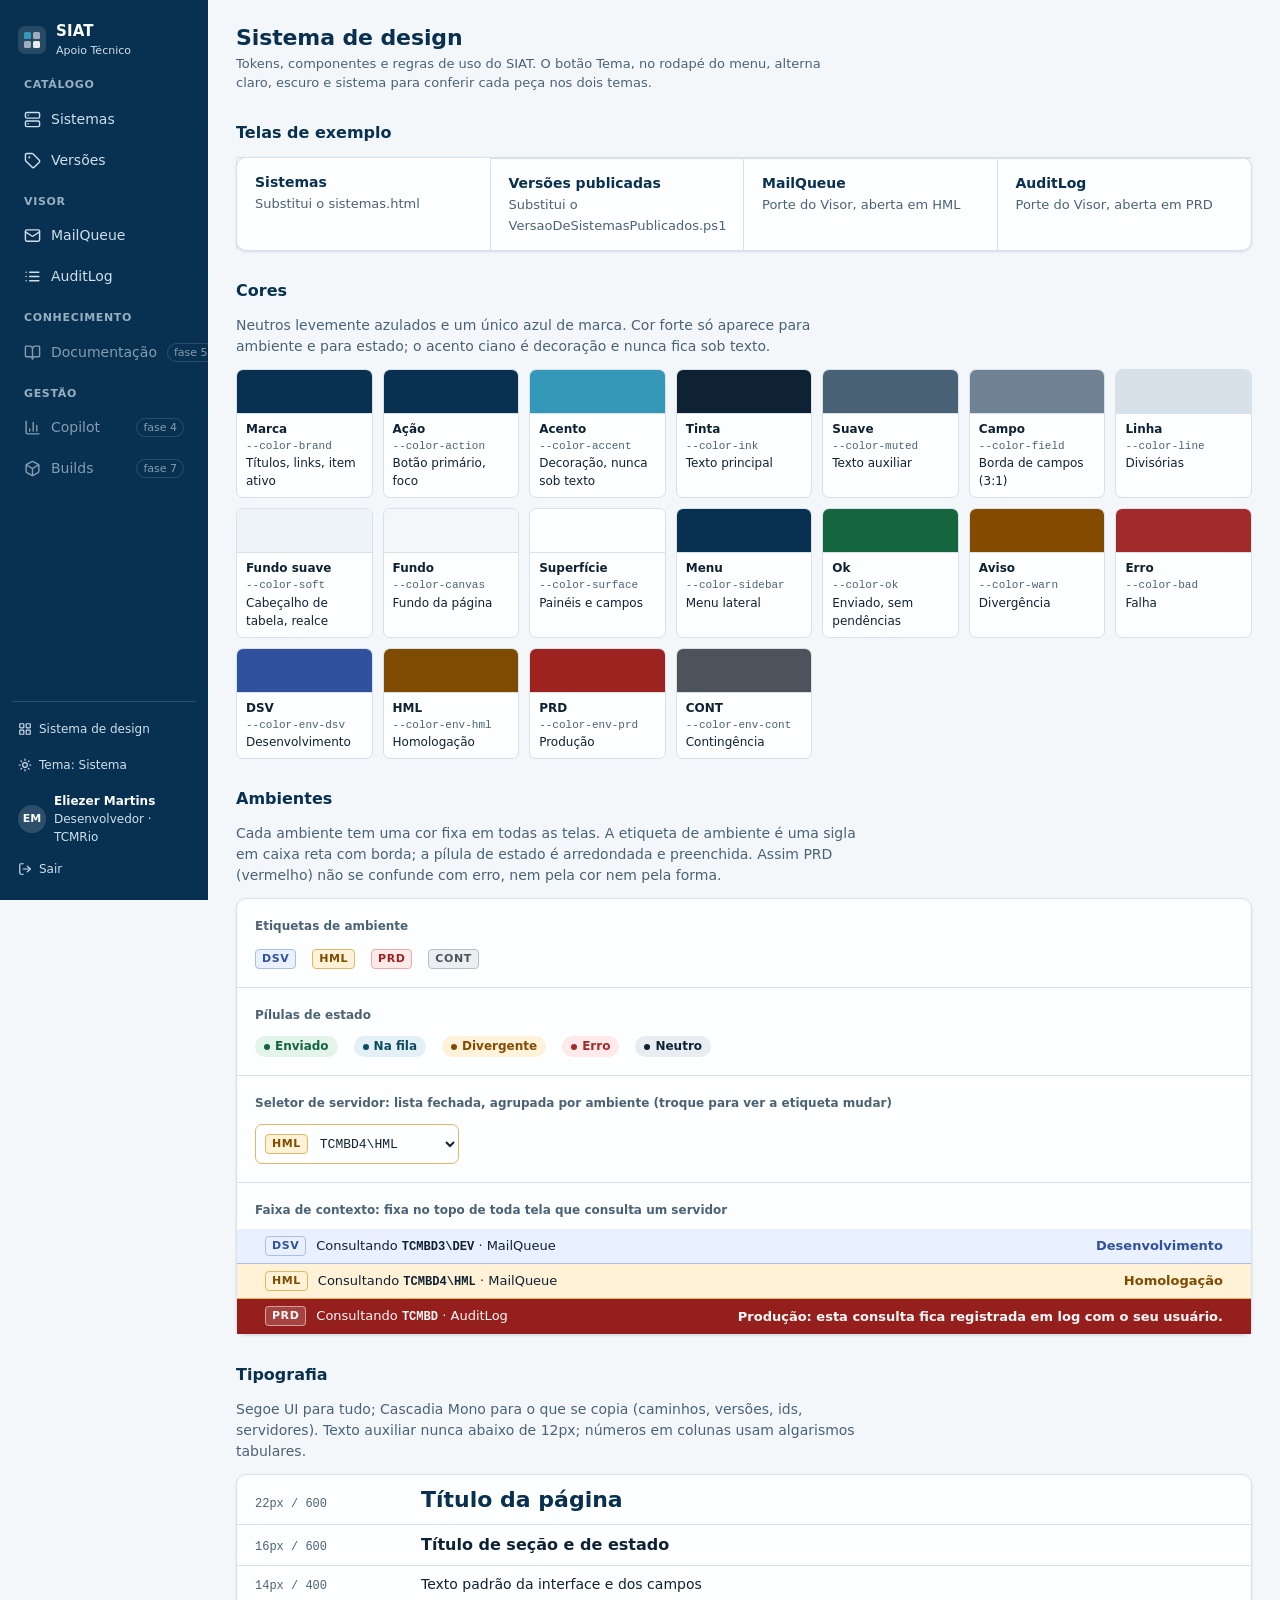
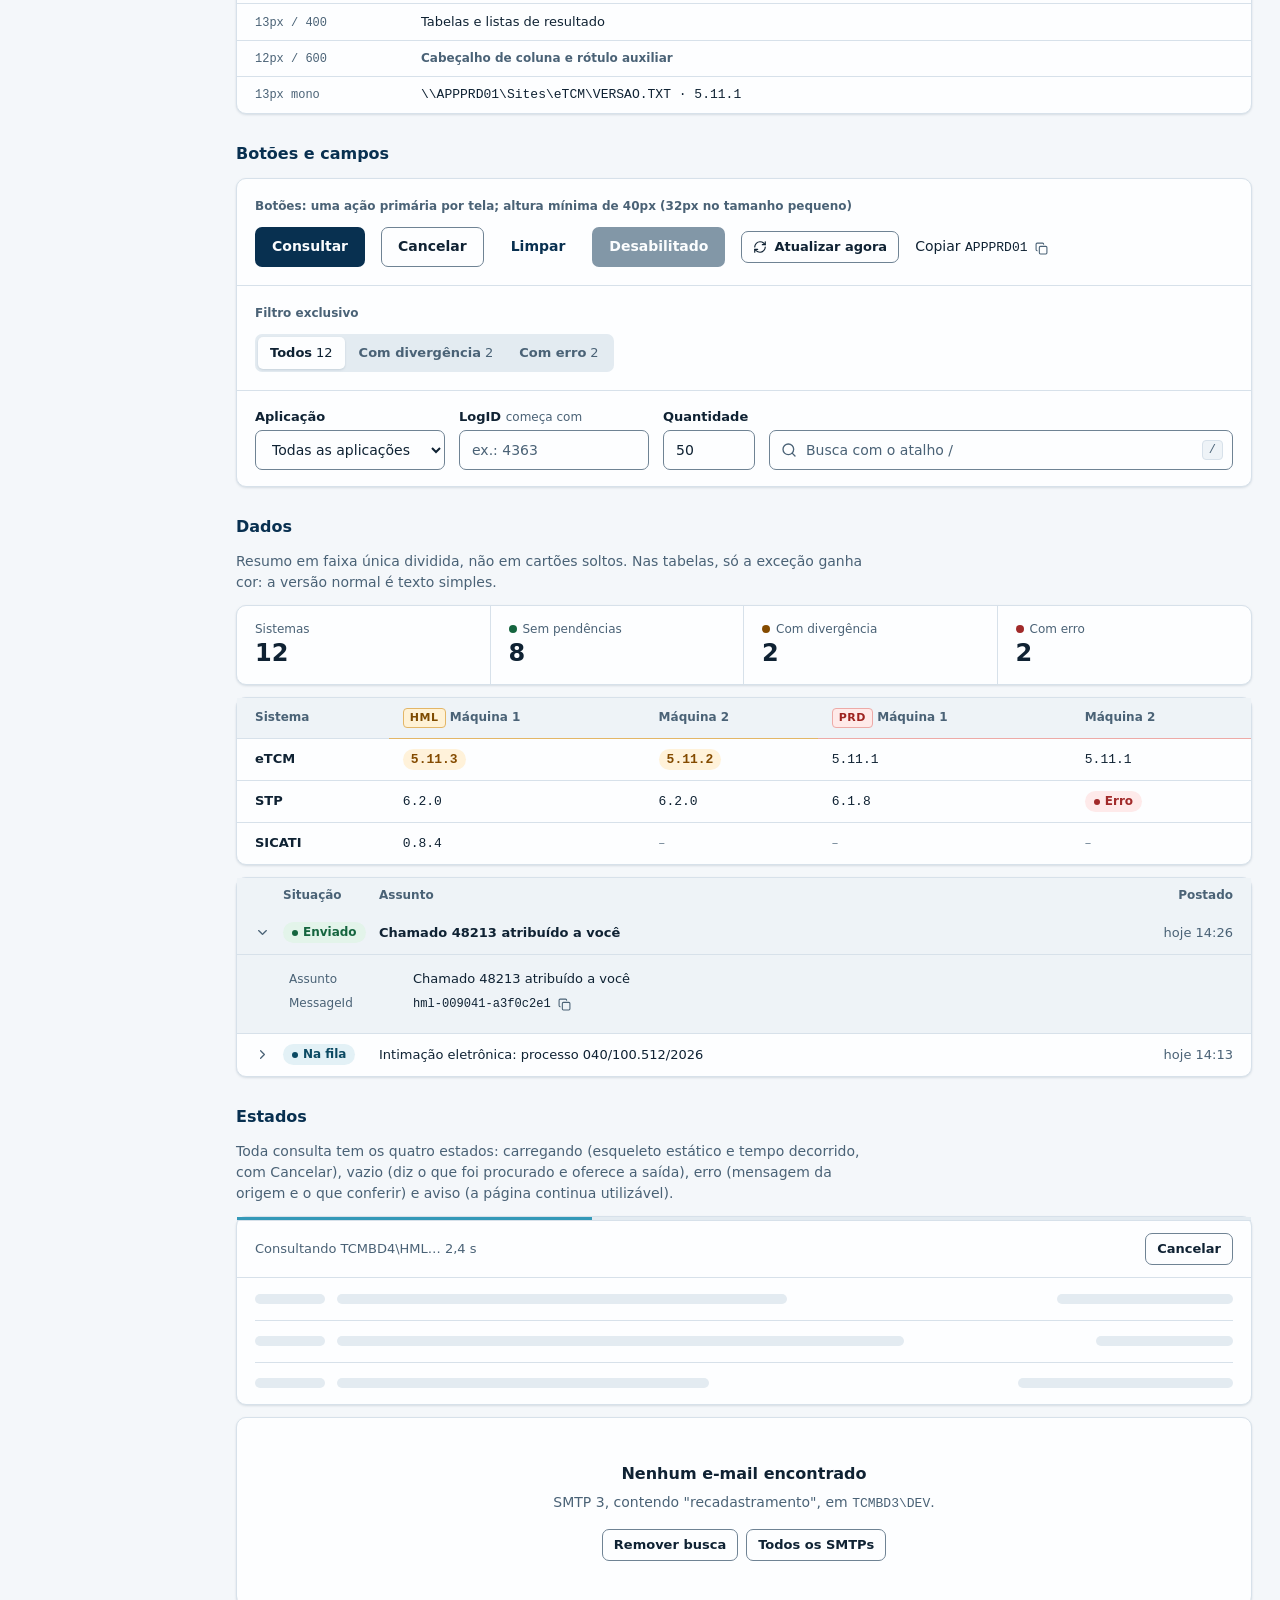
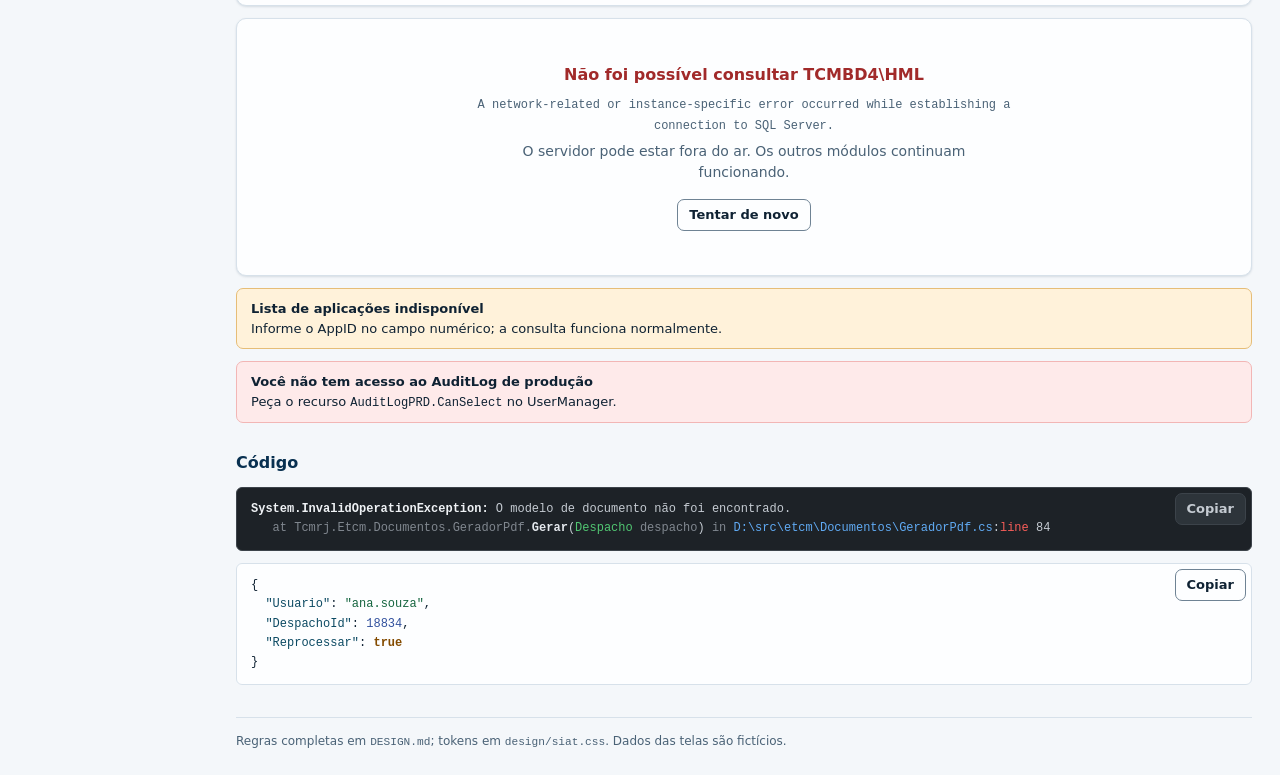
==== design/index.html @ 75c4adf3 "docs: adiciona o sistema de design e as telas de exemplo do SIAT Define a direção visual (continuida" ====
<!doctype html>
<html lang="pt-BR">
<head>
<meta charset="utf-8">
<meta name="viewport" content="width=device-width, initial-scale=1">
<title>Sistema de design · SIAT</title>
<script>(function(){var t='system';try{t=localStorage.getItem('siat-tema')||t}catch(e){}document.documentElement.dataset.theme=t==='dark'||(t==='system'&&matchMedia('(prefers-color-scheme: dark)').matches)?'dark':'light'})()</script>
<link rel="stylesheet" href="siat.css">
<style>
  .lista { --colunas: 16px 84px minmax(0, 1fr) 104px; --colunas-estreito: 16px 84px minmax(0, 1fr) 92px; }
  .ds-contexto .contexto { position: static; margin: 0; }
  .ds-contexto .contexto + .contexto { border-top: 0; }
</style>
</head>
<body data-pagina="design">
<a class="pular" href="#conteudo">Ir para o conteúdo</a>
<div class="app">
  <main class="conteudo" id="conteudo" tabindex="-1">
    <header class="cabecalho">
      <div>
        <h1>Sistema de design</h1>
        <p class="sub">Tokens, componentes e regras de uso do SIAT. O botão Tema, no rodapé do menu, alterna claro, escuro e sistema para conferir cada peça nos dois temas.</p>
      </div>
    </header>

    <section class="ds-secao" aria-labelledby="t-telas">
      <h2 id="t-telas">Telas de exemplo</h2>
      <div class="painel telas">
        <a href="sistemas.html"><strong>Sistemas</strong><span>Substitui o sistemas.html</span></a>
        <a href="versoes.html"><strong>Versões publicadas</strong><span>Substitui o VersaoDeSistemasPublicados.ps1</span></a>
        <a href="mailqueue.html"><strong>MailQueue</strong><span>Porte do Visor, aberta em HML</span></a>
        <a href="auditlog.html"><strong>AuditLog</strong><span>Porte do Visor, aberta em PRD</span></a>
      </div>
    </section>

    <section class="ds-secao" aria-labelledby="t-cores">
      <h2 id="t-cores">Cores</h2>
      <p>Neutros levemente azulados e um único azul de marca. Cor forte só aparece para ambiente e para estado; o acento ciano é decoração e nunca fica sob texto.</p>
      <div class="amostras" id="cores"></div>
    </section>

    <section class="ds-secao" aria-labelledby="t-amb">
      <h2 id="t-amb">Ambientes</h2>
      <p>Cada ambiente tem uma cor fixa em todas as telas. A etiqueta de ambiente é uma sigla em caixa reta com borda; a pílula de estado é arredondada e preenchida. Assim PRD (vermelho) não se confunde com erro, nem pela cor nem pela forma.</p>
      <div class="painel">
        <div class="ds-bloco">
          <span class="ds-rotulo">Etiquetas de ambiente</span>
          <span data-amb="dsv"><span class="amb">DSV</span></span>
          <span data-amb="hml"><span class="amb">HML</span></span>
          <span data-amb="prd"><span class="amb">PRD</span></span>
          <span data-amb="cont"><span class="amb">CONT</span></span>
        </div>
        <div class="ds-bloco">
          <span class="ds-rotulo">Pílulas de estado</span>
          <span class="pilula ok">Enviado</span>
          <span class="pilula info">Na fila</span>
          <span class="pilula alerta">Divergente</span>
          <span class="pilula erro">Erro</span>
          <span class="pilula">Neutro</span>
        </div>
        <div class="ds-bloco">
          <span class="ds-rotulo">Seletor de servidor: lista fechada, agrupada por ambiente (troque para ver a etiqueta mudar)</span>
          <div id="seletorDemo"></div>
        </div>
        <div class="ds-contexto">
          <div class="ds-bloco" style="padding-bottom:10px"><span class="ds-rotulo">Faixa de contexto: fixa no topo de toda tela que consulta um servidor</span></div>
          <div class="contexto" id="ctxDsv"></div>
          <div class="contexto" id="ctxHml"></div>
          <div class="contexto" id="ctxPrd"></div>
        </div>
      </div>
    </section>

    <section class="ds-secao" aria-labelledby="t-tipo">
      <h2 id="t-tipo">Tipografia</h2>
      <p>Segoe UI para tudo; Cascadia Mono para o que se copia (caminhos, versões, ids, servidores). Texto auxiliar nunca abaixo de 12px; números em colunas usam algarismos tabulares.</p>
      <div class="painel escala">
        <div><code>22px / 600</code><span style="font-size:22px;font-weight:600;color:var(--color-brand)">Título da página</span></div>
        <div><code>16px / 600</code><span style="font-size:16px;font-weight:600">Título de seção e de estado</span></div>
        <div><code>14px / 400</code><span>Texto padrão da interface e dos campos</span></div>
        <div><code>13px / 400</code><span style="font-size:13px">Tabelas e listas de resultado</span></div>
        <div><code>12px / 600</code><span style="font-size:12px;font-weight:600;color:var(--color-muted)">Cabeçalho de coluna e rótulo auxiliar</span></div>
        <div><code>13px mono</code><span class="mono">\\APPPRD01\Sites\eTCM\VERSAO.TXT · 5.11.1</span></div>
      </div>
    </section>

    <section class="ds-secao" aria-labelledby="t-acoes">
      <h2 id="t-acoes">Botões e campos</h2>
      <div class="painel">
        <div class="ds-bloco">
          <span class="ds-rotulo">Botões: uma ação primária por tela; altura mínima de 40px (32px no tamanho pequeno)</span>
          <button type="button" class="botao">Consultar</button>
          <button type="button" class="botao secundario">Cancelar</button>
          <button type="button" class="botao discreto">Limpar</button>
          <button type="button" class="botao" disabled>Desabilitado</button>
          <button type="button" class="botao secundario pequeno" id="demoAtualizar"></button>
          <span>Copiar <span class="mono">APPPRD01</span> <span id="demoCopiar"></span></span>
        </div>
        <div class="ds-bloco">
          <span class="ds-rotulo">Filtro exclusivo</span>
          <div class="segmentado" role="group" aria-label="Exemplo de filtro" id="demoSeg">
            <button type="button" aria-pressed="true">Todos<span class="num">12</span></button>
            <button type="button" aria-pressed="false">Com divergência<span class="num">2</span></button>
            <button type="button" aria-pressed="false">Com erro<span class="num">2</span></button>
          </div>
        </div>
        <div class="filtros">
          <label class="campo">Aplicação
            <select><option>Todas as aplicações</option><option>eTCM (12)</option></select>
          </label>
          <label class="campo"><span>LogID <span class="dica">começa com</span></span>
            <input placeholder="ex.: 4363">
          </label>
          <label class="campo curto">Quantidade
            <input type="number" value="50" min="1" max="1000">
          </label>
          <label class="busca">
            <span class="so-leitor">Busca de exemplo</span>
            <span id="demoIconeBusca"></span>
            <input class="entrada" type="search" data-busca placeholder="Busca com o atalho /">
            <kbd aria-hidden="true">/</kbd>
          </label>
        </div>
      </div>
    </section>

    <section class="ds-secao" aria-labelledby="t-dados">
      <h2 id="t-dados">Dados</h2>
      <p>Resumo em faixa única dividida, não em cartões soltos. Nas tabelas, só a exceção ganha cor: a versão normal é texto simples.</p>
      <dl class="resumo">
        <div><dt>Sistemas</dt><dd>12</dd></div>
        <div><dt><span class="marcador" style="background:var(--color-ok)"></span>Sem pendências</dt><dd>8</dd></div>
        <div><dt><span class="marcador" style="background:var(--color-warn)"></span>Com divergência</dt><dd>2</dd></div>
        <div><dt><span class="marcador" style="background:var(--color-bad)"></span>Com erro</dt><dd>2</dd></div>
      </dl>
      <div class="painel">
        <div class="tabela-rolagem">
          <table class="tabela">
            <thead><tr><th>Sistema</th><th data-amb="hml"><span class="amb">HML</span> Máquina 1</th><th data-amb="hml">Máquina 2</th><th data-amb="prd"><span class="amb">PRD</span> Máquina 1</th><th data-amb="prd">Máquina 2</th></tr></thead>
            <tbody>
              <tr><td class="nome">eTCM</td><td><span class="versao diverge">5.11.3</span></td><td><span class="versao diverge">5.11.2</span></td><td><span class="versao">5.11.1</span></td><td><span class="versao">5.11.1</span></td></tr>
              <tr><td class="nome">STP</td><td><span class="versao">6.2.0</span></td><td><span class="versao">6.2.0</span></td><td><span class="versao">6.1.8</span></td><td><span class="pilula erro">Erro</span></td></tr>
              <tr><td class="nome">SICATI</td><td><span class="versao">0.8.4</span></td><td><span class="vazio-cel">–</span></td><td><span class="vazio-cel">–</span></td><td><span class="vazio-cel">–</span></td></tr>
            </tbody>
          </table>
        </div>
      </div>
      <div class="painel">
        <div class="lista">
          <div class="lista-cab" aria-hidden="true"><span></span><span>Situação</span><span>Assunto</span><span class="direita">Postado</span></div>
          <div id="listaDemo"></div>
        </div>
      </div>
    </section>

    <section class="ds-secao" aria-labelledby="t-estados">
      <h2 id="t-estados">Estados</h2>
      <p>Toda consulta tem os quatro estados: carregando (esqueleto estático e tempo decorrido, com Cancelar), vazio (diz o que foi procurado e oferece a saída), erro (mensagem da origem e o que conferir) e aviso (a página continua utilizável).</p>
      <div class="painel">
        <div class="progresso"></div>
        <div class="barra"><span class="status">Consultando TCMBD4\HML… 2,4 s</span><button type="button" class="botao secundario pequeno empurra">Cancelar</button></div>
        <div id="esqueletoDemo"></div>
      </div>
      <div class="painel">
        <div class="estado">
          <h2>Nenhum e-mail encontrado</h2>
          <p>SMTP 3, contendo "recadastramento", em <span class="mono">TCMBD3\DEV</span>.</p>
          <div class="acoes"><button type="button" class="botao secundario pequeno">Remover busca</button><button type="button" class="botao secundario pequeno">Todos os SMTPs</button></div>
        </div>
      </div>
      <div class="painel">
        <div class="estado erro">
          <h2>Não foi possível consultar TCMBD4\HML</h2>
          <p><code>A network-related or instance-specific error occurred while establishing a connection to SQL Server.</code></p>
          <p>O servidor pode estar fora do ar. Os outros módulos continuam funcionando.</p>
          <div class="acoes"><button type="button" class="botao secundario pequeno">Tentar de novo</button></div>
        </div>
      </div>
      <div class="aviso"><div><strong>Lista de aplicações indisponível</strong>Informe o AppID no campo numérico; a consulta funciona normalmente.</div></div>
      <div class="aviso erro"><div><strong>Você não tem acesso ao AuditLog de produção</strong>Peça o recurso <span class="mono">AuditLogPRD.CanSelect</span> no UserManager.</div></div>
    </section>

    <section class="ds-secao" aria-labelledby="t-codigo">
      <h2 id="t-codigo">Código</h2>
      <div class="copiavel">
        <button type="button" class="botao secundario pequeno" data-copiar-de="demoStack">Copiar</button>
        <pre class="codigo escuro" id="demoStack" data-original="System.InvalidOperationException: O modelo de documento não foi encontrado."><span class="st-tipo">System.InvalidOperationException:</span> O modelo de documento não foi encontrado.
   <span class="st-at">at</span> <span class="st-ns">Tcmrj.Etcm.Documentos.GeradorPdf.</span><span class="st-metodo">Gerar</span>(<span class="st-tipo-param">Despacho</span> <span class="st-param">despacho</span>) <span class="st-at">in</span> <span class="st-arquivo">D:\src\etcm\Documentos\GeradorPdf.cs</span>:<span class="st-linha-rotulo">line</span> 84</pre>
      </div>
      <div class="copiavel">
        <button type="button" class="botao secundario pequeno" data-copiar-de="demoJson">Copiar</button>
        <pre class="codigo" id="demoJson" data-original='{"Usuario":"ana.souza","DespachoId":18834,"Reprocessar":true}'>{
  <span class="json-chave">"Usuario"</span>: <span class="json-texto">"ana.souza"</span>,
  <span class="json-chave">"DespachoId"</span>: <span class="json-numero">18834</span>,
  <span class="json-chave">"Reprocessar"</span>: <span class="json-literal">true</span>
}</pre>
      </div>
    </section>

    <footer class="rodape">
      <span>Regras completas em <span class="mono">DESIGN.md</span>; tokens em <span class="mono">design/siat.css</span>. Dados das telas são fictícios.</span>
    </footer>
  </main>
</div>

<script src="siat.js"></script>
<script>
  const $ = id => document.getElementById(id);
  const CORES = [
    ['brand', 'Marca', 'Títulos, links, item ativo'], ['action', 'Ação', 'Botão primário, foco'],
    ['accent', 'Acento', 'Decoração, nunca sob texto'], ['ink', 'Tinta', 'Texto principal'],
    ['muted', 'Suave', 'Texto auxiliar'], ['field', 'Campo', 'Borda de campos (3:1)'],
    ['line', 'Linha', 'Divisórias'], ['soft', 'Fundo suave', 'Cabeçalho de tabela, realce'],
    ['canvas', 'Fundo', 'Fundo da página'], ['surface', 'Superfície', 'Painéis e campos'],
    ['sidebar', 'Menu', 'Menu lateral'], ['ok', 'Ok', 'Enviado, sem pendências'],
    ['warn', 'Aviso', 'Divergência'], ['bad', 'Erro', 'Falha'],
    ['env-dsv', 'DSV', 'Desenvolvimento'], ['env-hml', 'HML', 'Homologação'],
    ['env-prd', 'PRD', 'Produção'], ['env-cont', 'CONT', 'Contingência'],
  ];
  $('cores').innerHTML = CORES.map(([token, nome, uso]) =>
    `<div class="amostra"><i style="background:var(--color-${token})"></i><span><strong>${nome}</strong><code>--color-${token}</code>${uso}</span></div>`).join('');

  SIAT.seletorServidor($('seletorDemo'), 'TCMBD4\\HML');
  SIAT.contexto($('ctxDsv'), SIAT.servidor('TCMBD3\\DEV'), 'MailQueue');
  SIAT.contexto($('ctxHml'), SIAT.servidor('TCMBD4\\HML'), 'MailQueue');
  SIAT.contexto($('ctxPrd'), SIAT.servidor('TCMBD'), 'AuditLog');
  $('demoAtualizar').innerHTML = SIAT.icone('atualizar', 14) + 'Atualizar agora';
  $('demoCopiar').outerHTML = SIAT.botaoCopiar('APPPRD01', 'máquina');
  $('demoIconeBusca').outerHTML = SIAT.icone('busca', 16);
  $('esqueletoDemo').innerHTML = SIAT.esqueleto(3);
  $('demoSeg').addEventListener('click', ev => {
    const b = ev.target.closest('button');
    if (b) $('demoSeg').querySelectorAll('button').forEach(x => x.setAttribute('aria-pressed', x === b));
  });

  const demo = SIAT.listaExpansivel({
    raiz: $('listaDemo'),
    id: m => m.id,
    linha: m => ({ busca: m.assunto, celulas: `<span><span class="pilula ${m.ok ? 'ok">Enviado' : 'info">Na fila'}</span></span><span class="cel-texto">${SIAT.esc(m.assunto)}</span><span class="cel-suave direita num">${m.quando}</span>` }),
    detalhe: (m, painel) => { painel.innerHTML = `<dl class="campos"><dt>Assunto</dt><dd>${SIAT.esc(m.assunto)}</dd><dt>MessageId</dt><dd><span class="mono">${m.id}</span> ${SIAT.botaoCopiar(m.id, 'MessageId')}</dd></dl>`; },
  });
  demo.mostrar([
    { id: 'hml-009041-a3f0c2e1', assunto: 'Chamado 48213 atribuído a você', ok: true, quando: 'hoje 14:26' },
    { id: 'hml-009040-a3f1c2e1', assunto: 'Intimação eletrônica: processo 040/100.512/2026', ok: false, quando: 'hoje 14:13' },
  ], 'hml-009041-a3f0c2e1');
</script>
</body>
</html>
---- design/siat.css ----
/* SIAT: sistema de design.
   Tokens herdados do gestao-copilot (mesmos nomes), mais os tokens de ambiente.
   No Blazor, este arquivo vira o tema do Blazor Blueprint. */

:root {
  --font-sans: "Segoe UI", -apple-system, BlinkMacSystemFont, system-ui, sans-serif;
  --font-mono: "Cascadia Mono", ui-monospace, Consolas, monospace;

  --color-brand: oklch(30.1% 0.072 247.8);
  --color-action: oklch(30.1% 0.072 247.8);
  --color-on-action: oklch(99% 0.004 248);
  --color-accent: oklch(63.8% 0.101 222.4);
  --color-accent-soft: oklch(94.9% 0.016 221.1);
  --color-accent-ink: oklch(38.5% 0.072 230.9);
  --color-ink: oklch(24.5% 0.041 247.3);
  --color-muted: oklch(48.5% 0.043 244);
  --color-line: oklch(90.5% 0.016 245.1);
  --color-field: oklch(60% 0.035 244);
  --color-soft: oklch(96.2% 0.008 241.7);
  --color-canvas: oklch(97.5% 0.005 247.9);
  --color-surface: oklch(99.6% 0.002 248);
  --color-sidebar: oklch(30.1% 0.072 247.8);
  --color-sidebar-ink: oklch(89.8% 0.025 238.4);
  --color-sidebar-strong: oklch(99% 0.004 248);
  --color-track: oklch(93.5% 0.012 240);
  --color-warn: oklch(47% 0.11 65);
  --color-warn-soft: oklch(96.5% 0.035 84);
  --color-warn-line: oklch(82% 0.1 80);
  --color-bad: oklch(47.3% 0.156 25.4);
  --color-bad-soft: oklch(95.2% 0.022 17.6);
  --color-bad-line: oklch(83% 0.07 20);
  --color-ok: oklch(45% 0.097 157.6);
  --color-ok-soft: oklch(95.2% 0.022 160.2);
  --color-neutral-soft: oklch(94.4% 0.009 247);

  /* Ambientes: tinta (texto), fundo suave, borda e, para PRD, fundo sólido. */
  --color-env-dsv: oklch(45% 0.13 265);
  --color-env-dsv-soft: oklch(95.5% 0.022 265);
  --color-env-dsv-line: oklch(80% 0.07 265);
  --color-env-hml: oklch(46% 0.105 68);
  --color-env-hml-soft: oklch(96.5% 0.04 86);
  --color-env-hml-line: oklch(80% 0.11 80);
  --color-env-prd: oklch(46% 0.16 27);
  --color-env-prd-soft: oklch(95.5% 0.025 20);
  --color-env-prd-line: oklch(80% 0.08 22);
  --color-env-prd-solid: oklch(44% 0.155 27);
  --color-env-cont: oklch(44% 0.015 250);
  --color-env-cont-soft: oklch(95% 0.005 250);
  --color-env-cont-line: oklch(80% 0.012 250);

  /* Bloco de código escuro (stack trace), igual nos dois temas. */
  --color-code-bg: oklch(25% 0.012 250);
  --color-code-line: oklch(38% 0.015 250);
  --color-code-ink: oklch(84% 0.012 250);

  --radius-card: 10px;
  --radius-control: 7px;
  --shadow-card: 0 1px 2px oklch(30% 0.07 248 / 0.06), 0 1px 3px oklch(30% 0.07 248 / 0.08);

  --menu-largura: 208px;
}

:root[data-theme="dark"] {
  color-scheme: dark;
  --color-brand: oklch(83.1% 0.06 227.3);
  --color-action: oklch(73.7% 0.095 223.5);
  --color-on-action: oklch(23.2% 0.043 237.7);
  --color-accent-soft: oklch(34.2% 0.054 233.3);
  --color-accent-ink: oklch(83.1% 0.06 227.3);
  --color-ink: oklch(94.1% 0.014 238);
  --color-muted: oklch(75.7% 0.032 242.1);
  --color-line: oklch(37.3% 0.051 246.4);
  --color-field: oklch(58% 0.04 244);
  --color-soft: oklch(32% 0.046 247.1);
  --color-canvas: oklch(21.6% 0.032 247.8);
  --color-surface: oklch(26.1% 0.039 245.5);
  --color-sidebar: oklch(19.1% 0.031 247.7);
  --color-sidebar-ink: oklch(75.7% 0.032 242.1);
  --color-track: oklch(34% 0.045 246);
  --color-warn: oklch(84.4% 0.12 83.7);
  --color-warn-soft: oklch(29.7% 0.05 80.3);
  --color-warn-line: oklch(48% 0.08 80);
  --color-bad: oklch(79% 0.105 19.7);
  --color-bad-soft: oklch(27.5% 0.06 22.1);
  --color-bad-line: oklch(46% 0.1 22);
  --color-ok: oklch(79.6% 0.103 159.4);
  --color-ok-soft: oklch(29.3% 0.044 163.9);
  --color-neutral-soft: oklch(32% 0.03 247);

  --color-env-dsv: oklch(82% 0.08 265);
  --color-env-dsv-soft: oklch(30% 0.06 265);
  --color-env-dsv-line: oklch(48% 0.09 265);
  --color-env-hml: oklch(84% 0.12 84);
  --color-env-hml-soft: oklch(30% 0.05 80);
  --color-env-hml-line: oklch(50% 0.09 80);
  --color-env-prd: oklch(80% 0.1 22);
  --color-env-prd-soft: oklch(28% 0.065 24);
  --color-env-prd-line: oklch(48% 0.11 24);
  --color-env-prd-solid: oklch(46% 0.16 27);
  --color-env-cont: oklch(80% 0.012 250);
  --color-env-cont-soft: oklch(31% 0.012 250);
  --color-env-cont-line: oklch(48% 0.015 250);

  --color-code-bg: oklch(18% 0.02 248);
  --shadow-card: 0 1px 2px oklch(0% 0 0 / 0.3);
}

/* Cada ambiente expõe o mesmo trio de variáveis para os componentes. */
[data-amb="dsv"] { --amb: var(--color-env-dsv); --amb-soft: var(--color-env-dsv-soft); --amb-line: var(--color-env-dsv-line); }
[data-amb="hml"] { --amb: var(--color-env-hml); --amb-soft: var(--color-env-hml-soft); --amb-line: var(--color-env-hml-line); }
[data-amb="prd"] { --amb: var(--color-env-prd); --amb-soft: var(--color-env-prd-soft); --amb-line: var(--color-env-prd-line); }
[data-amb="cont"] { --amb: var(--color-env-cont); --amb-soft: var(--color-env-cont-soft); --amb-line: var(--color-env-cont-line); }

/* ---------- Base ---------- */

*, *::before, *::after { box-sizing: border-box; }

html { color-scheme: light; background: var(--color-canvas); }

body {
  margin: 0;
  background: var(--color-canvas);
  color: var(--color-ink);
  font-family: var(--font-sans);
  font-size: 14px;
  line-height: 1.5;
}

h1, h2, h3, p, dl, dd, ul { margin: 0; }
ul { padding: 0; list-style: none; }
button, input, select { font: inherit; color: inherit; }
button:not(:disabled), summary, select { cursor: pointer; }
a { color: var(--color-brand); text-underline-offset: 2px; }
[hidden] { display: none !important; }

:focus-visible { outline: 3px solid var(--color-action); outline-offset: 2px; }

.so-leitor {
  position: absolute; width: 1px; height: 1px; overflow: hidden;
  clip-path: inset(50%); white-space: nowrap;
}

.pular {
  position: fixed; left: 12px; top: -60px; z-index: 50;
  padding: 8px 12px; border-radius: var(--radius-control);
  background: var(--color-surface); color: var(--color-ink);
}
.pular:focus { top: 12px; }

.mono { font-family: var(--font-mono); font-size: 0.93em; }
.suave { color: var(--color-muted); }
.num { font-variant-numeric: tabular-nums; }

/* ---------- Estrutura: menu lateral + conteúdo ---------- */

.app { min-height: 100dvh; display: flex; }

.menu {
  position: sticky; top: 0; height: 100dvh; flex: none;
  width: var(--menu-largura);
  display: flex; flex-direction: column; gap: 18px;
  padding: 20px 12px 16px;
  background: var(--color-sidebar); color: var(--color-sidebar-ink);
  overflow-y: auto;
}
.menu :focus-visible { outline-color: var(--color-sidebar-strong); }

.marca {
  display: flex; align-items: center; gap: 10px; padding: 0 6px;
  color: var(--color-sidebar-strong); font-weight: 700; font-size: 15px;
  text-decoration: none; letter-spacing: 0.01em;
}
.marca small { display: block; font-size: 11px; font-weight: 400; color: var(--color-sidebar-ink); letter-spacing: 0; }

.menu-nav { display: flex; flex-direction: column; gap: 14px; }
.menu-grupo { display: flex; flex-direction: column; gap: 2px; }
.menu-titulo {
  padding: 0 12px 4px; font-size: 11px; font-weight: 600;
  letter-spacing: 0.06em; text-transform: uppercase;
  color: oklch(from var(--color-sidebar-ink) l c h / 0.72);
}
.menu-item {
  display: flex; align-items: center; gap: 10px;
  padding: 9px 12px; border-radius: var(--radius-control);
  color: var(--color-sidebar-ink); font-size: 14px; text-decoration: none; white-space: nowrap;
  transition: background-color 150ms, color 150ms;
}
.menu-item svg { flex: none; }
a.menu-item:hover { background: oklch(100% 0 0 / 0.08); color: var(--color-sidebar-strong); }
.menu-item:focus-visible { outline-offset: -3px; }
.menu-item[aria-current="page"] {
  background: oklch(100% 0 0 / 0.12); color: var(--color-sidebar-strong); font-weight: 600;
  box-shadow: inset 3px 0 0 var(--color-accent);
}
.menu-item[aria-disabled="true"] { opacity: 0.62; cursor: default; }
.menu-fase {
  margin-left: auto; padding: 0 6px; border-radius: 999px;
  border: 1px solid oklch(100% 0 0 / 0.22); font-size: 11px; line-height: 17px;
}

.menu-rodape {
  margin-top: auto; display: flex; flex-direction: column; gap: 6px;
  padding: 12px 6px 0; border-top: 1px solid oklch(100% 0 0 / 0.15);
  font-size: 12px;
}
.menu-rodape a, .menu-rodape button {
  display: flex; align-items: center; gap: 7px; min-height: 30px;
  padding: 4px 6px; margin: 0 -6px; border: 0; border-radius: var(--radius-control);
  background: none; color: var(--color-sidebar-ink); text-decoration: none; text-align: left;
  transition: background-color 150ms, color 150ms;
}
.menu-rodape a:hover, .menu-rodape button:hover { background: oklch(100% 0 0 / 0.08); color: var(--color-sidebar-strong); }
.conta { display: flex; align-items: center; gap: 8px; padding: 6px 0 2px; color: var(--color-sidebar-strong); }
.conta strong { display: block; overflow: hidden; text-overflow: ellipsis; white-space: nowrap; }
.conta span span { color: var(--color-sidebar-ink); }
.conta > span { min-width: 0; }
.avatar {
  flex: none; width: 28px; height: 28px; border-radius: 50%;
  display: grid; place-items: center;
  background: oklch(100% 0 0 / 0.15); font-size: 11px; font-weight: 600;
}

.conteudo {
  flex: 1; min-width: 0; max-width: 1480px; margin: 0 auto;
  display: flex; flex-direction: column; gap: 16px;
  padding: 24px 28px 28px; outline: none;
}

.rodape {
  margin-top: 16px; padding-top: 14px; border-top: 1px solid var(--color-line);
  display: flex; flex-wrap: wrap; gap: 4px 16px;
  font-size: 12px; color: var(--color-muted);
}

@media (max-width: 767px) {
  .app { flex-direction: column; }
  .menu {
    position: static; width: auto; height: auto; gap: 8px;
    padding: 12px 16px 8px; overflow: visible;
  }
  .menu-nav { flex-direction: row; gap: 2px; overflow-x: auto; margin: 0 -8px; padding: 0 8px; }
  .menu-grupo { flex-direction: row; }
  .menu-titulo, .menu-fase, .conta, .menu-rodape .so-desktop { display: none; }
  .menu-item[aria-current="page"] { box-shadow: inset 0 -3px 0 var(--color-accent); }
  .menu-rodape { flex-direction: row; margin: 0; padding: 0; border: 0; position: absolute; right: 16px; top: 10px; }
  .menu-rodape a, .menu-rodape button { margin: 0; }
  .conteudo { padding: 16px; }
}

/* ---------- Cabeçalho de página ---------- */

.cabecalho { display: flex; flex-wrap: wrap; align-items: flex-end; justify-content: space-between; gap: 12px 24px; }
.cabecalho h1 { font-size: 22px; line-height: 1.25; font-weight: 600; color: var(--color-brand); letter-spacing: -0.005em; }
.cabecalho h1:focus { outline: none; }
.cabecalho .sub { margin-top: 2px; color: var(--color-muted); font-size: 13px; max-width: 72ch; }
.cabecalho-acoes { display: flex; flex-wrap: wrap; align-items: center; gap: 8px 12px; }

/* ---------- Faixa de contexto do ambiente (direção C) ---------- */

.contexto {
  position: sticky; top: 0; z-index: 5;
  display: flex; flex-wrap: wrap; align-items: center; gap: 6px 10px;
  margin: -24px -28px 0; padding: 7px 28px;
  background: var(--amb-soft); color: var(--color-ink);
  border-bottom: 1px solid var(--amb-line);
  font-size: 13px;
}
.contexto strong { font-weight: 600; }
.contexto .contexto-aviso { margin-left: auto; color: var(--amb); font-weight: 600; }
.contexto[data-amb="prd"] {
  background: var(--color-env-prd-solid); color: oklch(98.5% 0.01 20);
  border-bottom-color: transparent;
}
.contexto[data-amb="prd"] .contexto-aviso { color: inherit; }
.contexto[data-amb="prd"] .amb { background: oklch(100% 0 0 / 0.16); border-color: oklch(100% 0 0 / 0.5); color: inherit; }
@media (max-width: 767px) { .contexto { margin: -16px -16px 0; padding: 7px 16px; } .contexto .contexto-aviso { margin-left: 0; } }

/* ---------- Etiqueta de ambiente e pílulas de estado ---------- */

/* Ambiente: sigla em caixa reta com borda. Estado: pílula arredondada preenchida. */
.amb {
  display: inline-block; padding: 0 6px; border-radius: 4px;
  border: 1px solid var(--amb-line); background: var(--amb-soft); color: var(--amb);
  font-size: 11px; font-weight: 700; line-height: 18px; letter-spacing: 0.05em;
}

.pilula {
  display: inline-flex; align-items: center; gap: 5px;
  padding: 0 9px; border-radius: 999px;
  background: var(--color-neutral-soft); color: var(--color-ink);
  font-size: 12px; font-weight: 600; line-height: 21px; white-space: nowrap;
}
.pilula::before { content: ""; width: 6px; height: 6px; border-radius: 50%; background: currentColor; }
.pilula.ok { background: var(--color-ok-soft); color: var(--color-ok); }
.pilula.alerta { background: var(--color-warn-soft); color: var(--color-warn); }
.pilula.erro { background: var(--color-bad-soft); color: var(--color-bad); }
.pilula.info { background: var(--color-accent-soft); color: var(--color-accent-ink); }
.pilula.sem-ponto::before { content: none; }

/* ---------- Botões ---------- */

.botao {
  display: inline-flex; align-items: center; justify-content: center; gap: 7px;
  min-height: 40px; padding: 0 16px;
  border: 1px solid transparent; border-radius: var(--radius-control);
  background: var(--color-action); color: var(--color-on-action);
  font-weight: 600; white-space: nowrap; text-decoration: none;
  transition: background-color 150ms, border-color 150ms, opacity 150ms;
}
.botao:hover { background: oklch(from var(--color-action) calc(l + 0.06) c h); }
.botao:active { background: oklch(from var(--color-action) calc(l - 0.03) c h); }
.botao.secundario { background: var(--color-surface); border-color: var(--color-field); color: var(--color-ink); }
.botao.secundario:hover { background: var(--color-soft); }
.botao.discreto { background: none; color: var(--color-brand); padding: 0 10px; }
.botao.discreto:hover { background: var(--color-soft); }
.botao.pequeno { min-height: 32px; padding: 0 11px; font-size: 13px; }
.botao:disabled { opacity: 0.5; cursor: not-allowed; }

.copiar {
  display: inline-grid; place-items: center; width: 20px; height: 20px; flex: none; padding: 0;
  border: 0; border-radius: 5px; background: none; color: var(--color-muted);
  vertical-align: -4px; transition: background-color 150ms, color 150ms;
}
.copiar:hover { background: var(--color-soft); color: var(--color-ink); }
.copiar.copiado { color: var(--color-ok); }

/* Controle segmentado (filtros exclusivos) */
.segmentado { display: inline-flex; padding: 3px; gap: 2px; border-radius: var(--radius-control); background: var(--color-track); }
.segmentado button {
  min-height: 32px; padding: 0 12px; border: 0; border-radius: 5px;
  background: none; color: var(--color-muted); font-size: 13px; font-weight: 600;
  transition: background-color 150ms, color 150ms;
}
.segmentado button:hover { color: var(--color-ink); }
.segmentado button[aria-pressed="true"] { background: var(--color-surface); color: var(--color-ink); box-shadow: var(--shadow-card); }
.segmentado .num { font-weight: 400; margin-left: 4px; }

/* ---------- Campos ---------- */

.campo { display: flex; flex-direction: column; gap: 4px; font-size: 13px; font-weight: 600; color: var(--color-ink); }
.campo .dica { font-weight: 400; color: var(--color-muted); font-size: 12px; }
.entrada, .campo select, .campo input {
  min-height: 40px; width: 100%; padding: 0 12px;
  border: 1px solid var(--color-field); border-radius: var(--radius-control);
  background: var(--color-surface); color: var(--color-ink); font-weight: 400; font-size: 14px;
}
.entrada::placeholder, .campo input::placeholder { color: var(--color-muted); }
.entrada:focus-visible, .campo select:focus-visible, .campo input:focus-visible { outline-offset: 0; }

.busca { position: relative; flex: 1 1 280px; max-width: 520px; }
.busca svg { position: absolute; left: 12px; top: 50%; translate: 0 -50%; color: var(--color-muted); pointer-events: none; }
.busca .entrada { padding-left: 36px; padding-right: 36px; }
.busca kbd {
  position: absolute; right: 10px; top: 50%; translate: 0 -50%;
  padding: 0 6px; border: 1px solid var(--color-line); border-radius: 4px;
  background: var(--color-soft); color: var(--color-muted); font: 12px/18px var(--font-mono); pointer-events: none;
}
.busca .entrada:focus ~ kbd, .busca .entrada:not(:placeholder-shown) ~ kbd { display: none; }

/* Seletor de servidor: etiqueta do ambiente + lista fechada, num só controle. */
.seletor-servidor {
  display: flex; align-items: center; min-height: 40px;
  border: 1px solid var(--amb-line, var(--color-field)); border-radius: var(--radius-control);
  background: var(--color-surface);
}
.seletor-servidor .amb { margin-left: 9px; flex: none; }
.seletor-servidor select {
  min-height: 38px; border: 0; background: none; padding: 0 10px 0 8px;
  font-family: var(--font-mono); font-size: 13px; min-width: 150px;
}
.seletor-servidor:focus-within { outline: 3px solid var(--color-action); outline-offset: 0; }
.seletor-servidor select:focus-visible { outline: none; }

.filtros {
  display: flex; flex-wrap: wrap; align-items: flex-end; gap: 12px 14px;
  padding: 16px 18px;
}
.filtros .campo { flex: 0 1 190px; }
.filtros .campo.largo { flex: 1 1 280px; }
.filtros .campo.curto { flex: 0 0 92px; }

/* ---------- Superfícies ---------- */

.painel {
  background: var(--color-surface); border: 1px solid var(--color-line);
  border-radius: var(--radius-card); box-shadow: var(--shadow-card);
}
.painel > * + * { border-top: 1px solid var(--color-line); }
.painel.filtros > * { border-top: 0; }
.barra {
  display: flex; flex-wrap: wrap; align-items: center; gap: 10px 14px;
  padding: 12px 18px;
}
.barra .contador { color: var(--color-muted); font-size: 13px; font-variant-numeric: tabular-nums; }
.barra .empurra { margin-left: auto; }

/* Faixa de resumo: uma superfície dividida, não quatro cartões. */
.resumo {
  display: grid; grid-template-columns: repeat(auto-fit, minmax(150px, 1fr));
  background: var(--color-surface); border: 1px solid var(--color-line);
  border-radius: var(--radius-card); box-shadow: var(--shadow-card); overflow: hidden;
}
.resumo > div { padding: 14px 18px; box-shadow: -1px 0 0 var(--color-line), 0 -1px 0 var(--color-line); }
.resumo dt { font-size: 12px; color: var(--color-muted); display: flex; align-items: center; gap: 6px; }
.resumo dd { font-size: 24px; font-weight: 600; line-height: 1.3; font-variant-numeric: tabular-nums; }
.resumo .marcador { width: 8px; height: 8px; border-radius: 50%; }

.status { font-size: 13px; color: var(--color-muted); font-variant-numeric: tabular-nums; }
.status.alerta { color: var(--color-warn); }
.status.falha { color: var(--color-bad); }

.aviso {
  display: flex; gap: 10px; align-items: flex-start;
  padding: 10px 14px; border-radius: var(--radius-control);
  border: 1px solid var(--color-warn-line); background: var(--color-warn-soft); color: var(--color-ink);
  font-size: 13px;
}
.aviso.erro { border-color: var(--color-bad-line); background: var(--color-bad-soft); }
.aviso.info { border-color: var(--color-line); background: var(--color-accent-soft); }
.aviso strong { display: block; }

/* ---------- Tabelas ---------- */

.tabela-rolagem { overflow-x: auto; }
.tabela { width: 100%; border-collapse: separate; border-spacing: 0; font-size: 13px; }
.tabela th, .tabela td { padding: 10px 14px; text-align: left; vertical-align: top; border-bottom: 1px solid var(--color-line); }
.tabela tbody tr:last-child td { border-bottom: 0; }
.tabela thead th {
  position: sticky; top: 0; z-index: 1;
  background: var(--color-soft); color: var(--color-muted);
  font-size: 12px; font-weight: 600; white-space: nowrap;
}
.tabela th:first-child, .tabela td:first-child { padding-left: 18px; }
.tabela th:last-child, .tabela td:last-child { padding-right: 18px; }
.tabela tbody tr:hover td { background: oklch(from var(--color-soft) l c h / 0.6); }
.tabela .nome { font-weight: 600; color: var(--color-ink); }
.tabela th[data-amb] { border-bottom-color: var(--amb-line); }
.tabela .centro { text-align: center; }
.tabela .divisa { border-left: 1px solid var(--color-line); }
.vazio-cel { color: var(--color-field); }

/* Instâncias de um ambiente dentro da célula (tela Sistemas) */
.instancia + .instancia { margin-top: 8px; padding-top: 8px; border-top: 1px dashed var(--color-line); }
.instancia dl { display: grid; grid-template-columns: auto minmax(0, 1fr); gap: 1px 8px; align-items: baseline; }
.instancia dt { font-size: 11px; color: var(--color-muted); }
.instancia dd { min-width: 0; overflow-wrap: anywhere; }
.instancia dd:has(.copiar) { display: flex; align-items: flex-start; gap: 4px; }
.instancia dd .copiar { margin-top: -1px; }

/* Célula de versão (tela Versões) */
.versao { font-family: var(--font-mono); font-size: 13px; font-variant-numeric: tabular-nums; }
.versao.diverge {
  display: inline-block; padding: 0 8px; border-radius: 999px; line-height: 21px;
  background: var(--color-warn-soft); color: var(--color-warn); font-weight: 600;
}
.linha-expansivel { cursor: pointer; }
.linha-detalhe td { background: var(--color-soft); padding-top: 12px; padding-bottom: 14px; }
.linha-detalhe:hover td { background: var(--color-soft) !important; }
.caminhos { display: grid; grid-template-columns: auto auto minmax(0, 1fr); gap: 5px 12px; align-items: baseline; font-size: 12px; }
.caminhos .erro-msg { color: var(--color-bad); grid-column: 3; }

.expansor { display: inline-grid; place-items: center; width: 22px; height: 22px; border: 0; border-radius: 5px; background: none; color: var(--color-muted); vertical-align: -5px; margin-right: 4px; }
.expansor svg { transition: rotate 150ms cubic-bezier(0.25, 1, 0.5, 1); }
[aria-expanded="true"] > svg, [aria-expanded="true"] .seta { rotate: 90deg; }

/* ---------- Lista expansível de resultados (Visor) ---------- */

.lista { font-size: 13px; }
.lista-cab, .item-linha {
  display: grid; grid-template-columns: var(--colunas); gap: 12px; align-items: center;
  padding: 0 18px;
}
.lista-cab { min-height: 34px; background: var(--color-soft); color: var(--color-muted); font-size: 12px; font-weight: 600; }
.item + .item { border-top: 1px solid var(--color-line); }
.item-linha {
  width: 100%; min-height: 42px; border: 0; background: none; text-align: left; font-size: 13px;
  transition: background-color 150ms;
}
.item-linha:hover { background: oklch(from var(--color-soft) l c h / 0.6); }
.item-linha:focus-visible { outline-offset: -3px; }
.item-linha[aria-expanded="true"] { background: var(--color-soft); font-weight: 600; }
.item-linha .seta { color: var(--color-muted); transition: rotate 150ms cubic-bezier(0.25, 1, 0.5, 1); }
.cel-texto { overflow: hidden; text-overflow: ellipsis; white-space: nowrap; min-width: 0; }
.cel-suave { color: var(--color-muted); overflow: hidden; text-overflow: ellipsis; white-space: nowrap; font-weight: 400; }
.direita { text-align: right; }
.item-detalhe { padding: 14px 18px 18px 52px; background: var(--color-soft); border-top: 1px solid var(--color-line); display: flex; flex-direction: column; gap: 14px; }
.campos { display: grid; grid-template-columns: 110px minmax(0, 1fr); gap: 5px 14px; }
.campos dt { color: var(--color-muted); font-size: 12px; padding-top: 1px; }
.campos dd { overflow-wrap: anywhere; }
.secao-titulo { display: block; margin-bottom: 6px; font-size: 12px; font-weight: 600; color: var(--color-muted); }
.corpo-email { display: block; width: 100%; height: 240px; border: 1px solid var(--color-line); border-radius: 6px; background: oklch(99.6% 0.002 248); resize: vertical; }

@media (max-width: 900px) {
  .lista-cab, .item-linha { grid-template-columns: var(--colunas-estreito); }
  .opc { display: none; }
  .item-detalhe { padding-left: 18px; }
  .campos { grid-template-columns: 90px minmax(0, 1fr); }
}

/* Nível do log (AuditLog) */
.nivel { font-size: 12px; font-weight: 600; color: var(--color-muted); }
.nivel.erro { color: var(--color-bad); }
.nivel.alerta { color: var(--color-warn); }

/* ---------- Blocos de código ---------- */

.copiavel { position: relative; }
.copiavel .botao { position: absolute; top: 6px; right: 6px; }
pre.codigo {
  margin: 0; padding: 12px 14px; overflow-x: auto;
  background: var(--color-surface); border: 1px solid var(--color-line); border-radius: 6px;
  font: 12px/1.6 var(--font-mono); white-space: pre-wrap; word-break: break-word;
}
.copiavel pre.codigo { padding-right: 88px; }
pre.codigo.escuro { background: var(--color-code-bg); border-color: var(--color-code-line); color: var(--color-code-ink); }
.copiavel:has(.escuro) .botao { background: oklch(32% 0.015 250); border-color: var(--color-code-line); color: var(--color-code-ink); }
.st-tipo { font-weight: 700; color: oklch(96% 0.005 250); }
.st-at, .st-ns, .st-param { color: oklch(62% 0.015 250); }
.st-metodo { font-weight: 600; color: oklch(93% 0.008 250); }
.st-tipo-param { color: oklch(74% 0.16 150); }
.st-arquivo { color: oklch(72% 0.13 250); }
.st-linha-rotulo { color: oklch(68% 0.19 25); }
.json-chave { color: var(--color-accent-ink); }
.json-texto { color: var(--color-ok); }
.json-numero { color: var(--color-env-dsv); }
.json-literal { color: var(--color-warn); font-weight: 600; }

/* ---------- Estados: vazio, erro, carregando ---------- */

.estado { padding: 44px 24px; text-align: center; display: flex; flex-direction: column; align-items: center; gap: 6px; }
.estado h2 { font-size: 16px; font-weight: 600; }
.estado p { color: var(--color-muted); max-width: 60ch; }
.estado .acoes { display: flex; flex-wrap: wrap; justify-content: center; gap: 8px; margin-top: 10px; }
.estado.erro h2 { color: var(--color-bad); }
.estado code { font-family: var(--font-mono); font-size: 12px; }

.esqueleto { padding: 0 18px; }
.esqueleto div { height: 42px; display: flex; align-items: center; gap: 12px; }
.esqueleto div + div { border-top: 1px solid var(--color-line); }
.esqueleto span { height: 10px; border-radius: 5px; background: var(--color-track); }

.progresso { height: 3px; background: var(--color-track); overflow: hidden; border: 0 !important; }
.progresso::after {
  content: ""; display: block; height: 100%; width: 35%; background: var(--color-accent);
  animation: desliza 1.1s cubic-bezier(0.45, 0, 0.55, 1) infinite;
}
@keyframes desliza { from { translate: -100% 0; } to { translate: 290% 0; } }

/* ---------- Página do sistema de design ---------- */

.ds-secao { display: flex; flex-direction: column; gap: 12px; padding-top: 12px; }
.ds-secao > h2 { font-size: 16px; font-weight: 600; color: var(--color-brand); }
.ds-secao > p { color: var(--color-muted); max-width: 72ch; }
.ds-bloco { padding: 18px; display: flex; flex-wrap: wrap; gap: 12px 16px; align-items: center; }
.ds-rotulo { flex-basis: 100%; font-size: 12px; font-weight: 600; color: var(--color-muted); }
.amostras { display: grid; grid-template-columns: repeat(auto-fill, minmax(132px, 1fr)); gap: 10px; }
.amostra { border: 1px solid var(--color-line); border-radius: var(--radius-control); overflow: hidden; background: var(--color-surface); font-size: 12px; }
.amostra i { display: block; height: 44px; border-bottom: 1px solid var(--color-line); }
.amostra span { display: block; padding: 6px 9px 7px; }
.amostra code { display: block; font-family: var(--font-mono); font-size: 11px; color: var(--color-muted); }
.escala > div { display: flex; align-items: baseline; gap: 16px; padding: 8px 18px; }
.escala > div + div { border-top: 1px solid var(--color-line); }
.escala code { flex: none; width: 150px; font-family: var(--font-mono); font-size: 12px; color: var(--color-muted); }
.telas { display: grid; grid-template-columns: repeat(auto-fit, minmax(220px, 1fr)); }
.telas a { display: block; padding: 14px 18px; text-decoration: none; box-shadow: -1px 0 0 var(--color-line), 0 -1px 0 var(--color-line); transition: background-color 150ms; }
.telas a:hover { background: var(--color-soft); }
.telas strong { display: block; color: var(--color-brand); }
.telas span { color: var(--color-muted); font-size: 13px; }

@media (prefers-reduced-motion: reduce) {
  *, *::before, *::after { transition-duration: 0s !important; animation-duration: 0.01ms !important; animation-iteration-count: 1 !important; }
  .progresso::after { width: 100%; translate: 0 0; opacity: 0.5; }
}
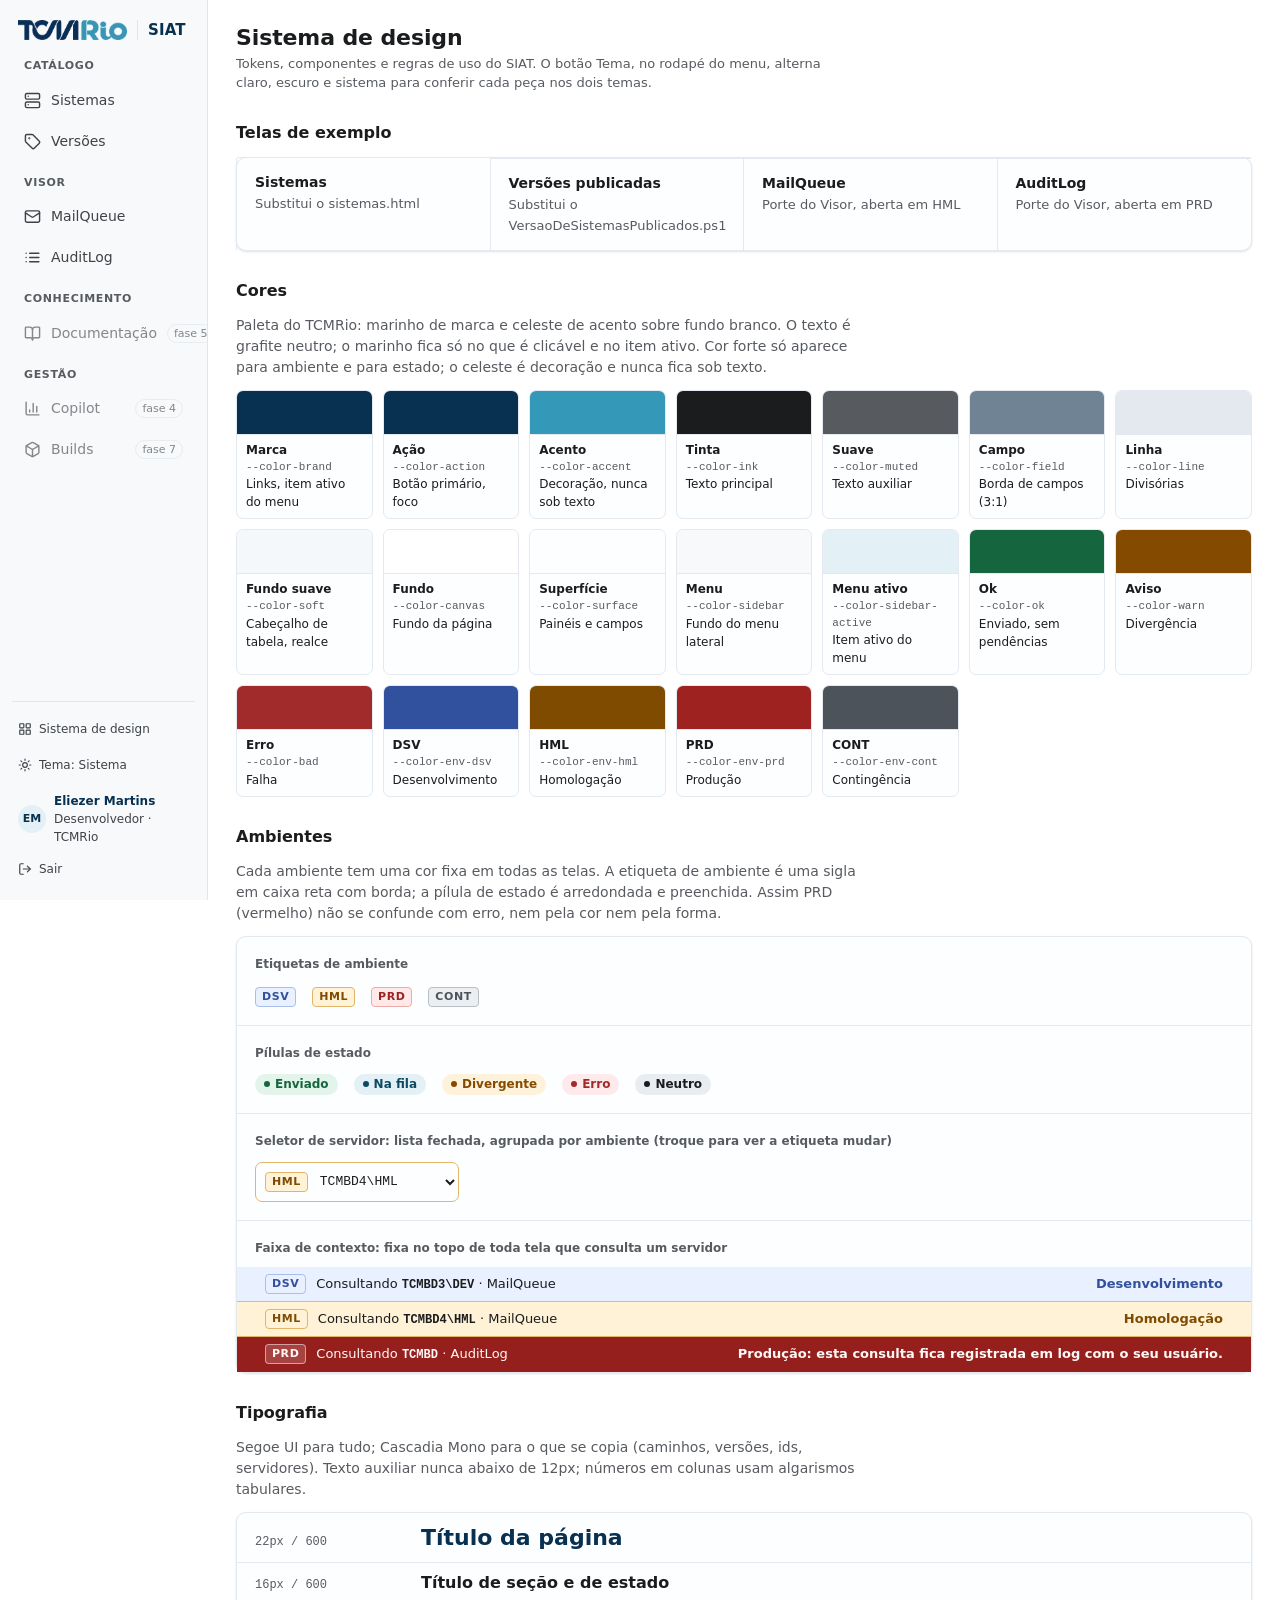
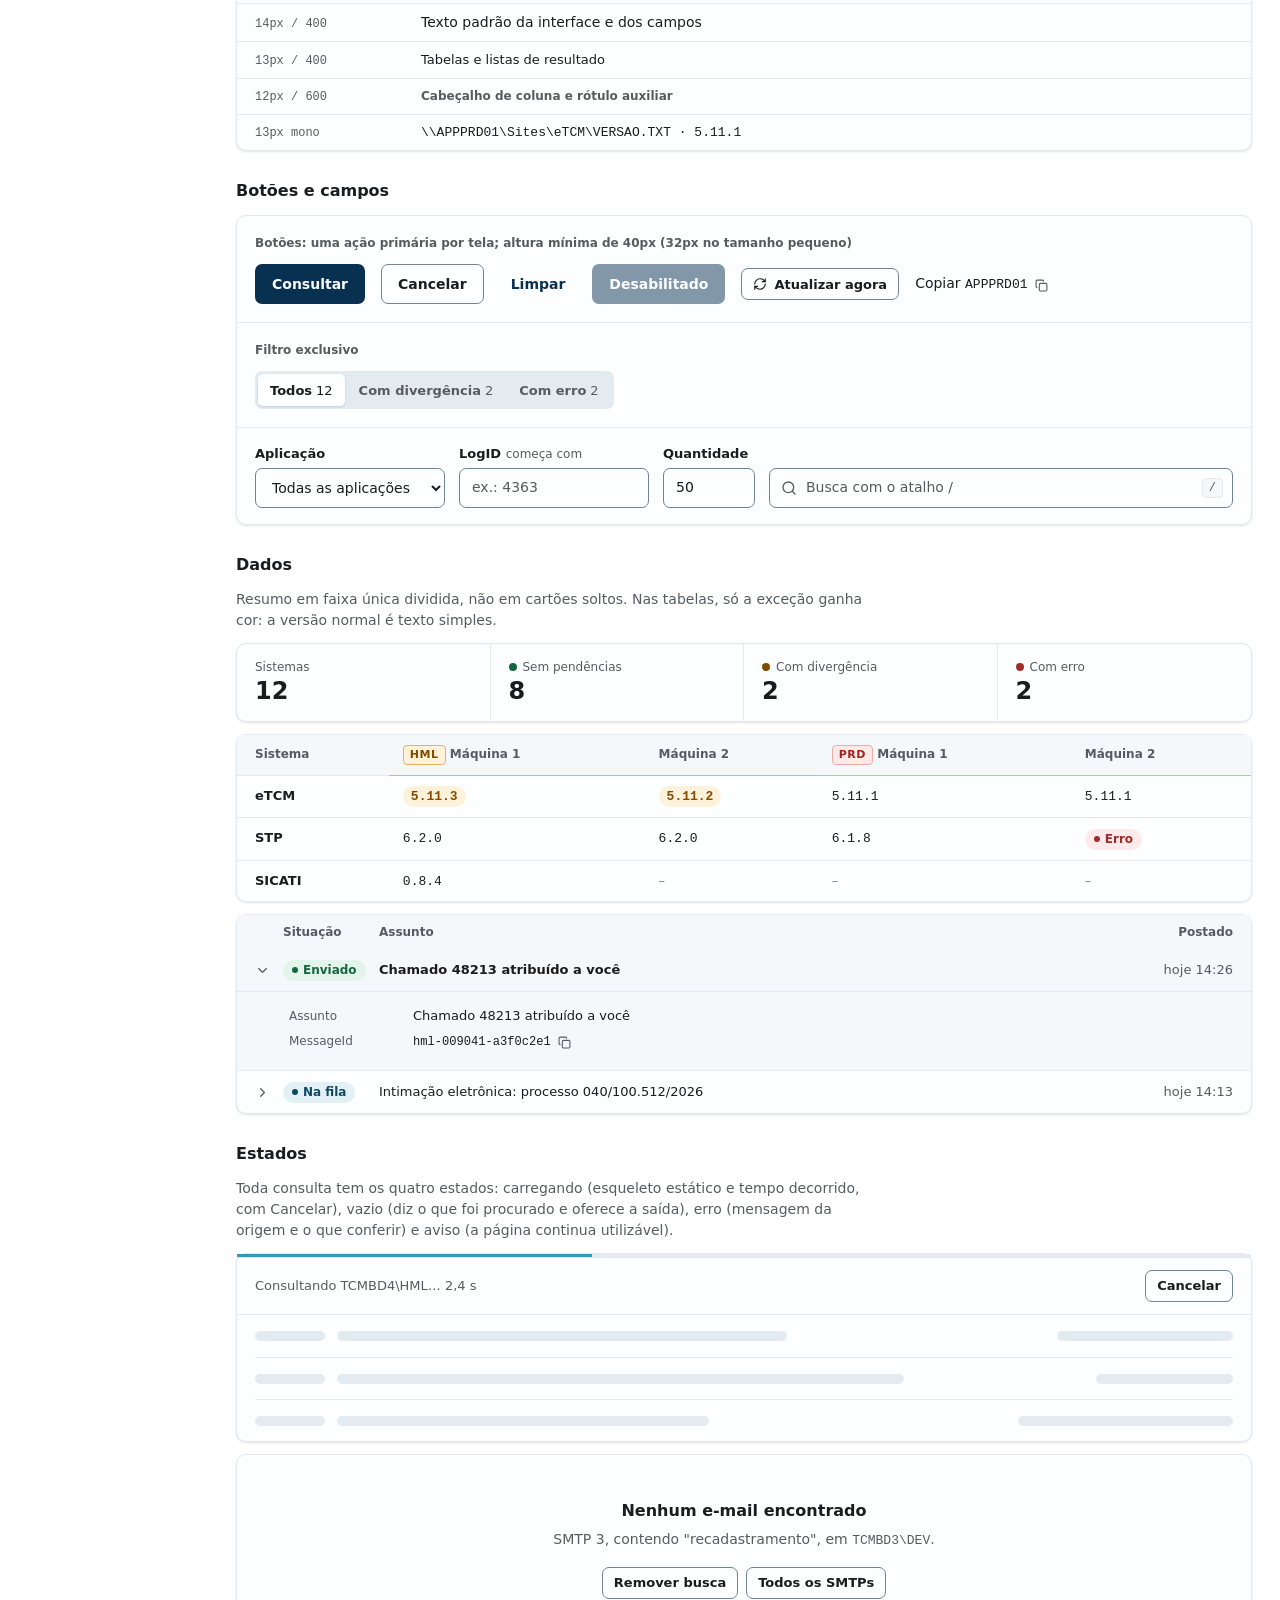
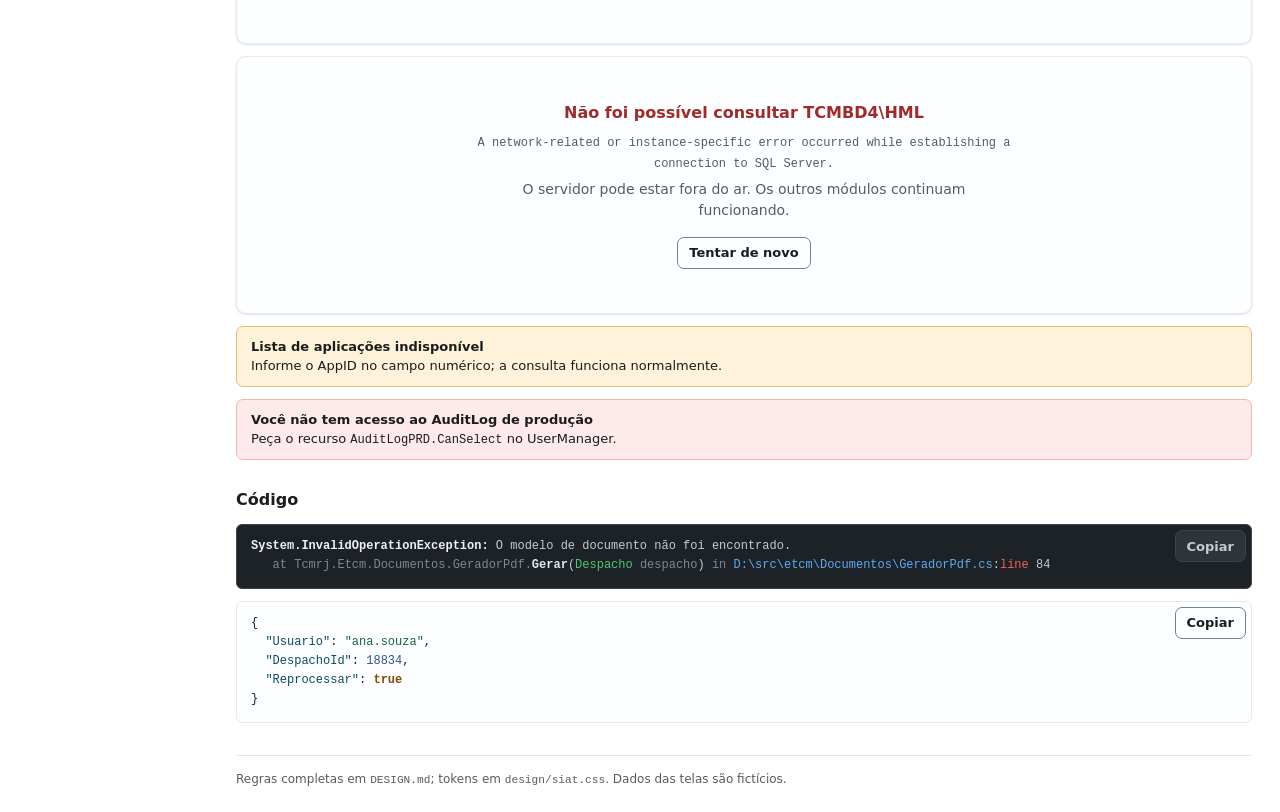
==== commit 5376ef97: "docs: repensa as cores do sistema de design com a marca do TCMRio Menu lateral claro com borda fina " ====
--- a/design/index.html
+++ b/design/index.html
@@ -35,7 +35,7 @@
 
     <section class="ds-secao" aria-labelledby="t-cores">
       <h2 id="t-cores">Cores</h2>
-      <p>Neutros levemente azulados e um único azul de marca. Cor forte só aparece para ambiente e para estado; o acento ciano é decoração e nunca fica sob texto.</p>
+      <p>Paleta do TCMRio: marinho de marca e celeste de acento sobre fundo branco. O texto é grafite neutro; o marinho fica só no que é clicável e no item ativo. Cor forte só aparece para ambiente e para estado; o celeste é decoração e nunca fica sob texto.</p>
       <div class="amostras" id="cores"></div>
     </section>
 
@@ -207,12 +207,12 @@
 <script>
   const $ = id => document.getElementById(id);
   const CORES = [
-    ['brand', 'Marca', 'Títulos, links, item ativo'], ['action', 'Ação', 'Botão primário, foco'],
+    ['brand', 'Marca', 'Links, item ativo do menu'], ['action', 'Ação', 'Botão primário, foco'],
     ['accent', 'Acento', 'Decoração, nunca sob texto'], ['ink', 'Tinta', 'Texto principal'],
     ['muted', 'Suave', 'Texto auxiliar'], ['field', 'Campo', 'Borda de campos (3:1)'],
     ['line', 'Linha', 'Divisórias'], ['soft', 'Fundo suave', 'Cabeçalho de tabela, realce'],
     ['canvas', 'Fundo', 'Fundo da página'], ['surface', 'Superfície', 'Painéis e campos'],
-    ['sidebar', 'Menu', 'Menu lateral'], ['ok', 'Ok', 'Enviado, sem pendências'],
+    ['sidebar', 'Menu', 'Fundo do menu lateral'], ['sidebar-active', 'Menu ativo', 'Item ativo do menu'], ['ok', 'Ok', 'Enviado, sem pendências'],
     ['warn', 'Aviso', 'Divergência'], ['bad', 'Erro', 'Falha'],
     ['env-dsv', 'DSV', 'Desenvolvimento'], ['env-hml', 'HML', 'Homologação'],
     ['env-prd', 'PRD', 'Produção'], ['env-cont', 'CONT', 'Contingência'],
--- a/design/siat.css
+++ b/design/siat.css
@@ -12,16 +12,18 @@
   --color-accent: oklch(63.8% 0.101 222.4);
   --color-accent-soft: oklch(94.9% 0.016 221.1);
   --color-accent-ink: oklch(38.5% 0.072 230.9);
-  --color-ink: oklch(24.5% 0.041 247.3);
-  --color-muted: oklch(48.5% 0.043 244);
-  --color-line: oklch(90.5% 0.016 245.1);
+  --color-ink: oklch(22.5% 0.005 250);
+  --color-muted: oklch(47% 0.01 250);
+  --color-line: oklch(93.1% 0.009 242.8);
   --color-field: oklch(60% 0.035 244);
-  --color-soft: oklch(96.2% 0.008 241.7);
-  --color-canvas: oklch(97.5% 0.005 247.9);
+  --color-soft: oklch(97.7% 0.004 236.5);
+  --color-canvas: oklch(100% 0 0);
   --color-surface: oklch(99.6% 0.002 248);
-  --color-sidebar: oklch(30.1% 0.072 247.8);
-  --color-sidebar-ink: oklch(89.8% 0.025 238.4);
-  --color-sidebar-strong: oklch(99% 0.004 248);
+  --color-sidebar: oklch(98.1% 0.003 247.9);
+  --color-sidebar-ink: oklch(38% 0.008 250);
+  --color-sidebar-strong: oklch(30.1% 0.072 247.8);
+  --color-sidebar-line: oklch(92.1% 0.011 243.7);
+  --color-sidebar-active: oklch(94.7% 0.016 227);
   --color-track: oklch(93.5% 0.012 240);
   --color-warn: oklch(47% 0.11 65);
   --color-warn-soft: oklch(96.5% 0.035 84);
@@ -67,15 +69,18 @@
   --color-on-action: oklch(23.2% 0.043 237.7);
   --color-accent-soft: oklch(34.2% 0.054 233.3);
   --color-accent-ink: oklch(83.1% 0.06 227.3);
-  --color-ink: oklch(94.1% 0.014 238);
-  --color-muted: oklch(75.7% 0.032 242.1);
-  --color-line: oklch(37.3% 0.051 246.4);
+  --color-ink: oklch(93.5% 0.004 250);
+  --color-muted: oklch(74% 0.008 250);
+  --color-line: oklch(30.7% 0.036 249.1);
   --color-field: oklch(58% 0.04 244);
-  --color-soft: oklch(32% 0.046 247.1);
-  --color-canvas: oklch(21.6% 0.032 247.8);
-  --color-surface: oklch(26.1% 0.039 245.5);
-  --color-sidebar: oklch(19.1% 0.031 247.7);
-  --color-sidebar-ink: oklch(75.7% 0.032 242.1);
+  --color-soft: oklch(24.6% 0.033 249.3);
+  --color-canvas: oklch(18.7% 0.023 249.1);
+  --color-surface: oklch(22.1% 0.028 247);
+  --color-sidebar: oklch(21.7% 0.029 249.3);
+  --color-sidebar-ink: oklch(77% 0.008 250);
+  --color-sidebar-strong: oklch(95.4% 0.011 234.8);
+  --color-sidebar-line: oklch(30.6% 0.032 247.2);
+  --color-sidebar-active: oklch(29.6% 0.042 235.9);
   --color-track: oklch(34% 0.045 246);
   --color-warn: oklch(84.4% 0.12 83.7);
   --color-warn-soft: oklch(29.7% 0.05 80.3);
@@ -161,23 +166,26 @@
   display: flex; flex-direction: column; gap: 18px;
   padding: 20px 12px 16px;
   background: var(--color-sidebar); color: var(--color-sidebar-ink);
+  border-right: 1px solid var(--color-sidebar-line);
   overflow-y: auto;
 }
-.menu :focus-visible { outline-color: var(--color-sidebar-strong); }
 
 .marca {
   display: flex; align-items: center; gap: 10px; padding: 0 6px;
   color: var(--color-sidebar-strong); font-weight: 700; font-size: 15px;
   text-decoration: none; letter-spacing: 0.01em;
 }
-.marca small { display: block; font-size: 11px; font-weight: 400; color: var(--color-sidebar-ink); letter-spacing: 0; }
+.marca img { display: block; height: 20px; width: auto; }
+.marca .logo-escuro, :root[data-theme="dark"] .marca .logo-claro { display: none; }
+:root[data-theme="dark"] .marca .logo-escuro { display: block; }
+.marca > span { padding-left: 10px; border-left: 1px solid var(--color-sidebar-line); line-height: 20px; }
 
 .menu-nav { display: flex; flex-direction: column; gap: 14px; }
 .menu-grupo { display: flex; flex-direction: column; gap: 2px; }
 .menu-titulo {
   padding: 0 12px 4px; font-size: 11px; font-weight: 600;
   letter-spacing: 0.06em; text-transform: uppercase;
-  color: oklch(from var(--color-sidebar-ink) l c h / 0.72);
+  color: var(--color-muted);
 }
 .menu-item {
   display: flex; align-items: center; gap: 10px;
@@ -186,21 +194,21 @@
   transition: background-color 150ms, color 150ms;
 }
 .menu-item svg { flex: none; }
-a.menu-item:hover { background: oklch(100% 0 0 / 0.08); color: var(--color-sidebar-strong); }
+a.menu-item:hover { background: oklch(from var(--color-sidebar-strong) l c h / 0.06); color: var(--color-sidebar-strong); }
 .menu-item:focus-visible { outline-offset: -3px; }
 .menu-item[aria-current="page"] {
-  background: oklch(100% 0 0 / 0.12); color: var(--color-sidebar-strong); font-weight: 600;
+  background: var(--color-sidebar-active); color: var(--color-sidebar-strong); font-weight: 600;
   box-shadow: inset 3px 0 0 var(--color-accent);
 }
 .menu-item[aria-disabled="true"] { opacity: 0.62; cursor: default; }
 .menu-fase {
   margin-left: auto; padding: 0 6px; border-radius: 999px;
-  border: 1px solid oklch(100% 0 0 / 0.22); font-size: 11px; line-height: 17px;
+  border: 1px solid var(--color-sidebar-line); font-size: 11px; line-height: 17px;
 }
 
 .menu-rodape {
   margin-top: auto; display: flex; flex-direction: column; gap: 6px;
-  padding: 12px 6px 0; border-top: 1px solid oklch(100% 0 0 / 0.15);
+  padding: 12px 6px 0; border-top: 1px solid var(--color-sidebar-line);
   font-size: 12px;
 }
 .menu-rodape a, .menu-rodape button {
@@ -209,7 +217,7 @@
   background: none; color: var(--color-sidebar-ink); text-decoration: none; text-align: left;
   transition: background-color 150ms, color 150ms;
 }
-.menu-rodape a:hover, .menu-rodape button:hover { background: oklch(100% 0 0 / 0.08); color: var(--color-sidebar-strong); }
+.menu-rodape a:hover, .menu-rodape button:hover { background: oklch(from var(--color-sidebar-strong) l c h / 0.06); color: var(--color-sidebar-strong); }
 .conta { display: flex; align-items: center; gap: 8px; padding: 6px 0 2px; color: var(--color-sidebar-strong); }
 .conta strong { display: block; overflow: hidden; text-overflow: ellipsis; white-space: nowrap; }
 .conta span span { color: var(--color-sidebar-ink); }
@@ -217,7 +225,7 @@
 .avatar {
   flex: none; width: 28px; height: 28px; border-radius: 50%;
   display: grid; place-items: center;
-  background: oklch(100% 0 0 / 0.15); font-size: 11px; font-weight: 600;
+  background: var(--color-sidebar-active); font-size: 11px; font-weight: 600;
 }
 
 .conteudo {
@@ -237,6 +245,7 @@
   .menu {
     position: static; width: auto; height: auto; gap: 8px;
     padding: 12px 16px 8px; overflow: visible;
+    border-right: 0; border-bottom: 1px solid var(--color-sidebar-line);
   }
   .menu-nav { flex-direction: row; gap: 2px; overflow-x: auto; margin: 0 -8px; padding: 0 8px; }
   .menu-grupo { flex-direction: row; }
@@ -250,7 +259,7 @@
 /* ---------- Cabeçalho de página ---------- */
 
 .cabecalho { display: flex; flex-wrap: wrap; align-items: flex-end; justify-content: space-between; gap: 12px 24px; }
-.cabecalho h1 { font-size: 22px; line-height: 1.25; font-weight: 600; color: var(--color-brand); letter-spacing: -0.005em; }
+.cabecalho h1 { font-size: 22px; line-height: 1.25; font-weight: 600; color: var(--color-ink); letter-spacing: -0.005em; }
 .cabecalho h1:focus { outline: none; }
 .cabecalho .sub { margin-top: 2px; color: var(--color-muted); font-size: 13px; max-width: 72ch; }
 .cabecalho-acoes { display: flex; flex-wrap: wrap; align-items: center; gap: 8px 12px; }
@@ -549,7 +558,7 @@
 /* ---------- Página do sistema de design ---------- */
 
 .ds-secao { display: flex; flex-direction: column; gap: 12px; padding-top: 12px; }
-.ds-secao > h2 { font-size: 16px; font-weight: 600; color: var(--color-brand); }
+.ds-secao > h2 { font-size: 16px; font-weight: 600; color: var(--color-ink); }
 .ds-secao > p { color: var(--color-muted); max-width: 72ch; }
 .ds-bloco { padding: 18px; display: flex; flex-wrap: wrap; gap: 12px 16px; align-items: center; }
 .ds-rotulo { flex-basis: 100%; font-size: 12px; font-weight: 600; color: var(--color-muted); }
@@ -564,7 +573,7 @@
 .telas { display: grid; grid-template-columns: repeat(auto-fit, minmax(220px, 1fr)); }
 .telas a { display: block; padding: 14px 18px; text-decoration: none; box-shadow: -1px 0 0 var(--color-line), 0 -1px 0 var(--color-line); transition: background-color 150ms; }
 .telas a:hover { background: var(--color-soft); }
-.telas strong { display: block; color: var(--color-brand); }
+.telas strong { display: block; color: var(--color-ink); }
 .telas span { color: var(--color-muted); font-size: 13px; }
 
 @media (prefers-reduced-motion: reduce) {
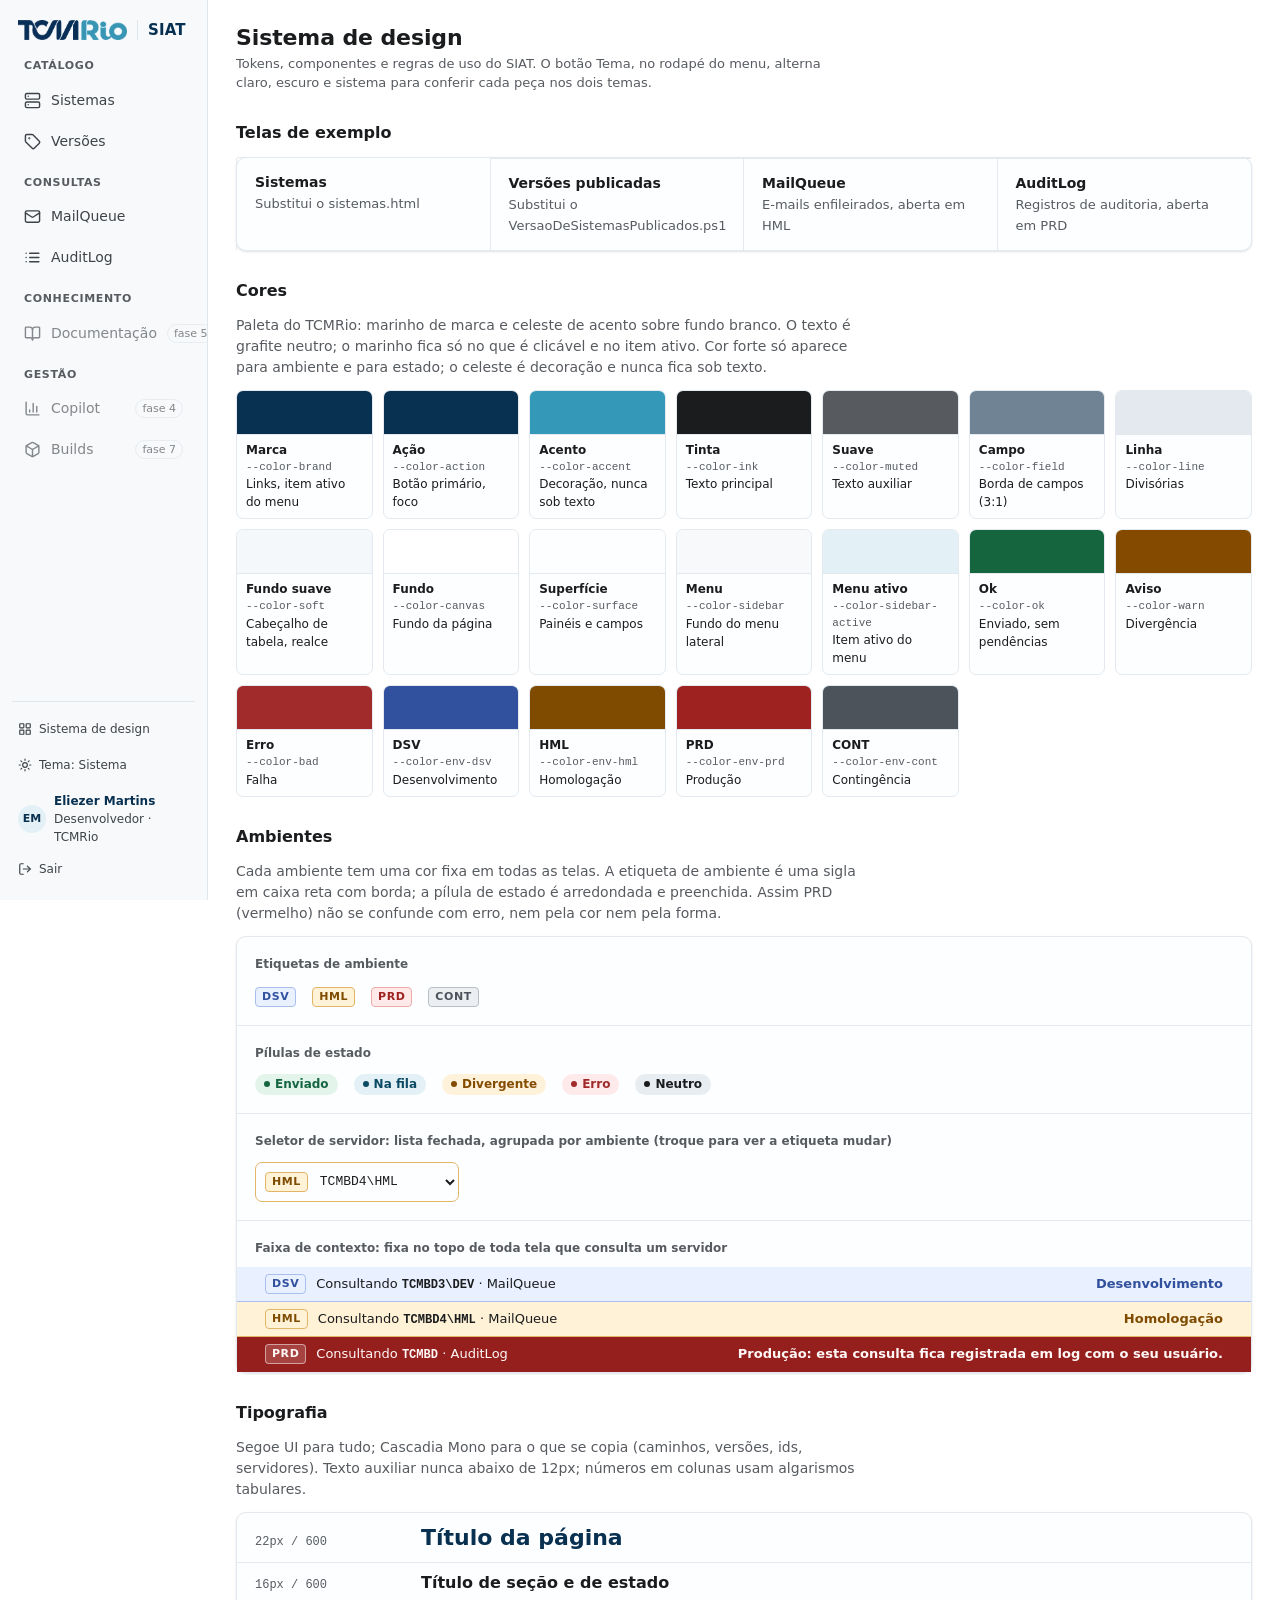
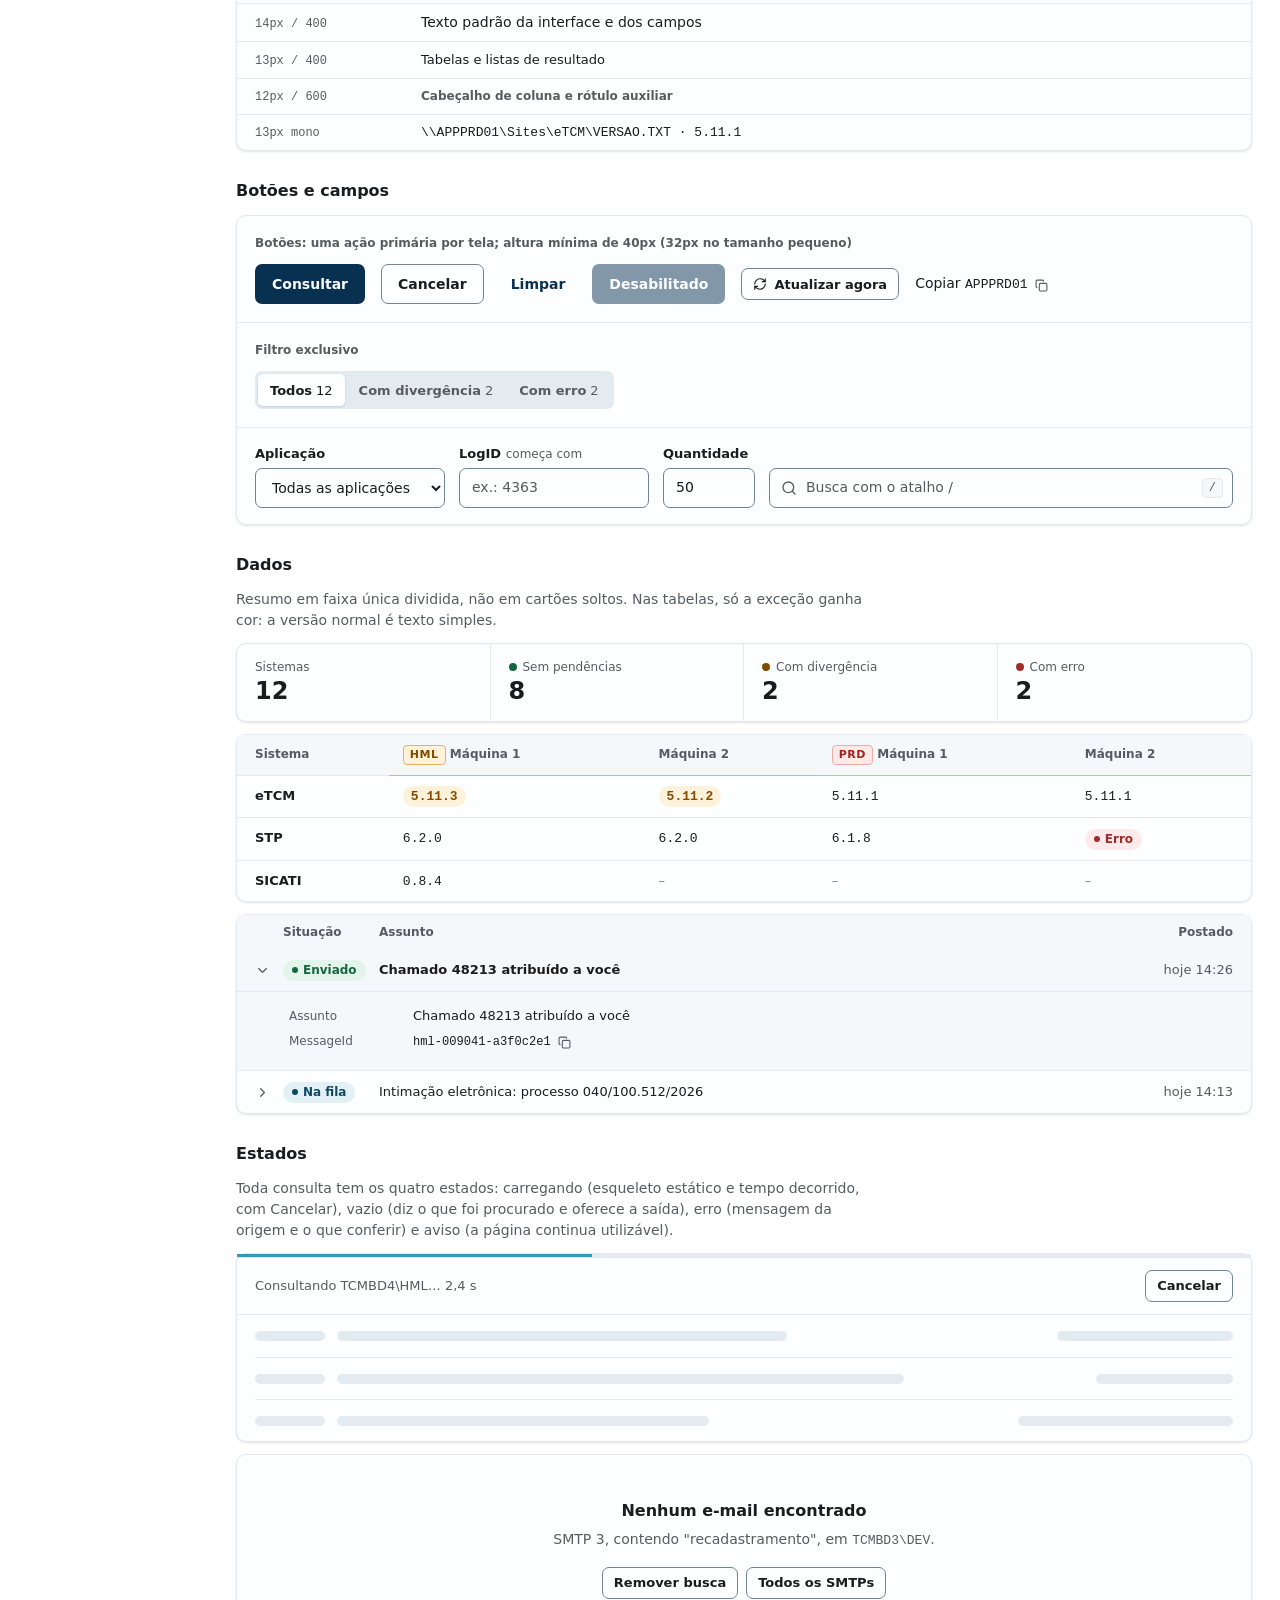
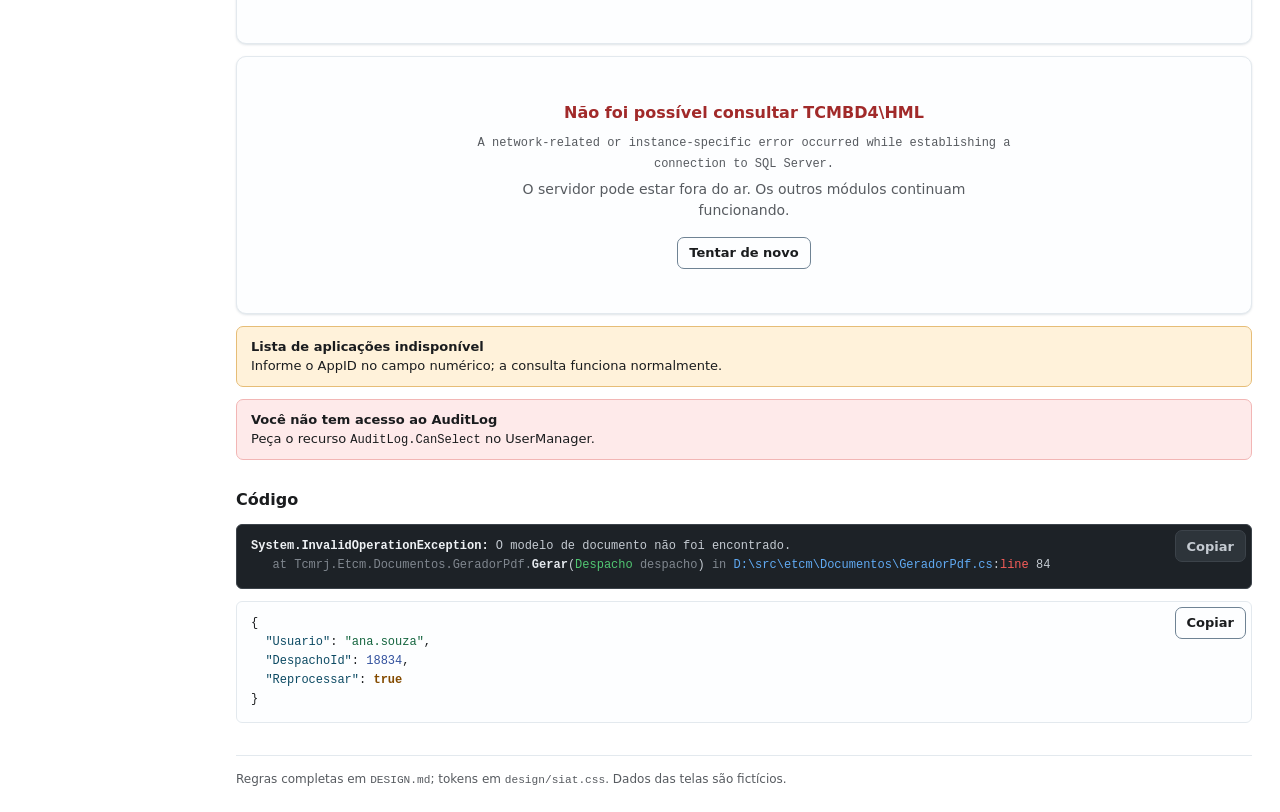
==== commit a63f52d5: "feat: implementação do módulo de consultas ao MailQueue e Auditlog" ====
--- a/design/index.html
+++ b/design/index.html
@@ -28,8 +28,8 @@
       <div class="painel telas">
         <a href="sistemas.html"><strong>Sistemas</strong><span>Substitui o sistemas.html</span></a>
         <a href="versoes.html"><strong>Versões publicadas</strong><span>Substitui o VersaoDeSistemasPublicados.ps1</span></a>
-        <a href="mailqueue.html"><strong>MailQueue</strong><span>Porte do Visor, aberta em HML</span></a>
-        <a href="auditlog.html"><strong>AuditLog</strong><span>Porte do Visor, aberta em PRD</span></a>
+        <a href="mailqueue.html"><strong>MailQueue</strong><span>E-mails enfileirados, aberta em HML</span></a>
+        <a href="auditlog.html"><strong>AuditLog</strong><span>Registros de auditoria, aberta em PRD</span></a>
       </div>
     </section>
 
@@ -177,7 +177,7 @@
         </div>
       </div>
       <div class="aviso"><div><strong>Lista de aplicações indisponível</strong>Informe o AppID no campo numérico; a consulta funciona normalmente.</div></div>
-      <div class="aviso erro"><div><strong>Você não tem acesso ao AuditLog de produção</strong>Peça o recurso <span class="mono">AuditLogPRD.CanSelect</span> no UserManager.</div></div>
+      <div class="aviso erro"><div><strong>Você não tem acesso ao AuditLog</strong>Peça o recurso <span class="mono">AuditLog.CanSelect</span> no UserManager.</div></div>
     </section>
 
     <section class="ds-secao" aria-labelledby="t-codigo">
--- a/design/siat.css
+++ b/design/siat.css
@@ -472,7 +472,7 @@
 .expansor svg { transition: rotate 150ms cubic-bezier(0.25, 1, 0.5, 1); }
 [aria-expanded="true"] > svg, [aria-expanded="true"] .seta { rotate: 90deg; }
 
-/* ---------- Lista expansível de resultados (Visor) ---------- */
+/* ---------- Lista expansível de resultados (Consultas) ---------- */
 
 .lista { font-size: 13px; }
 .lista-cab, .item-linha {
